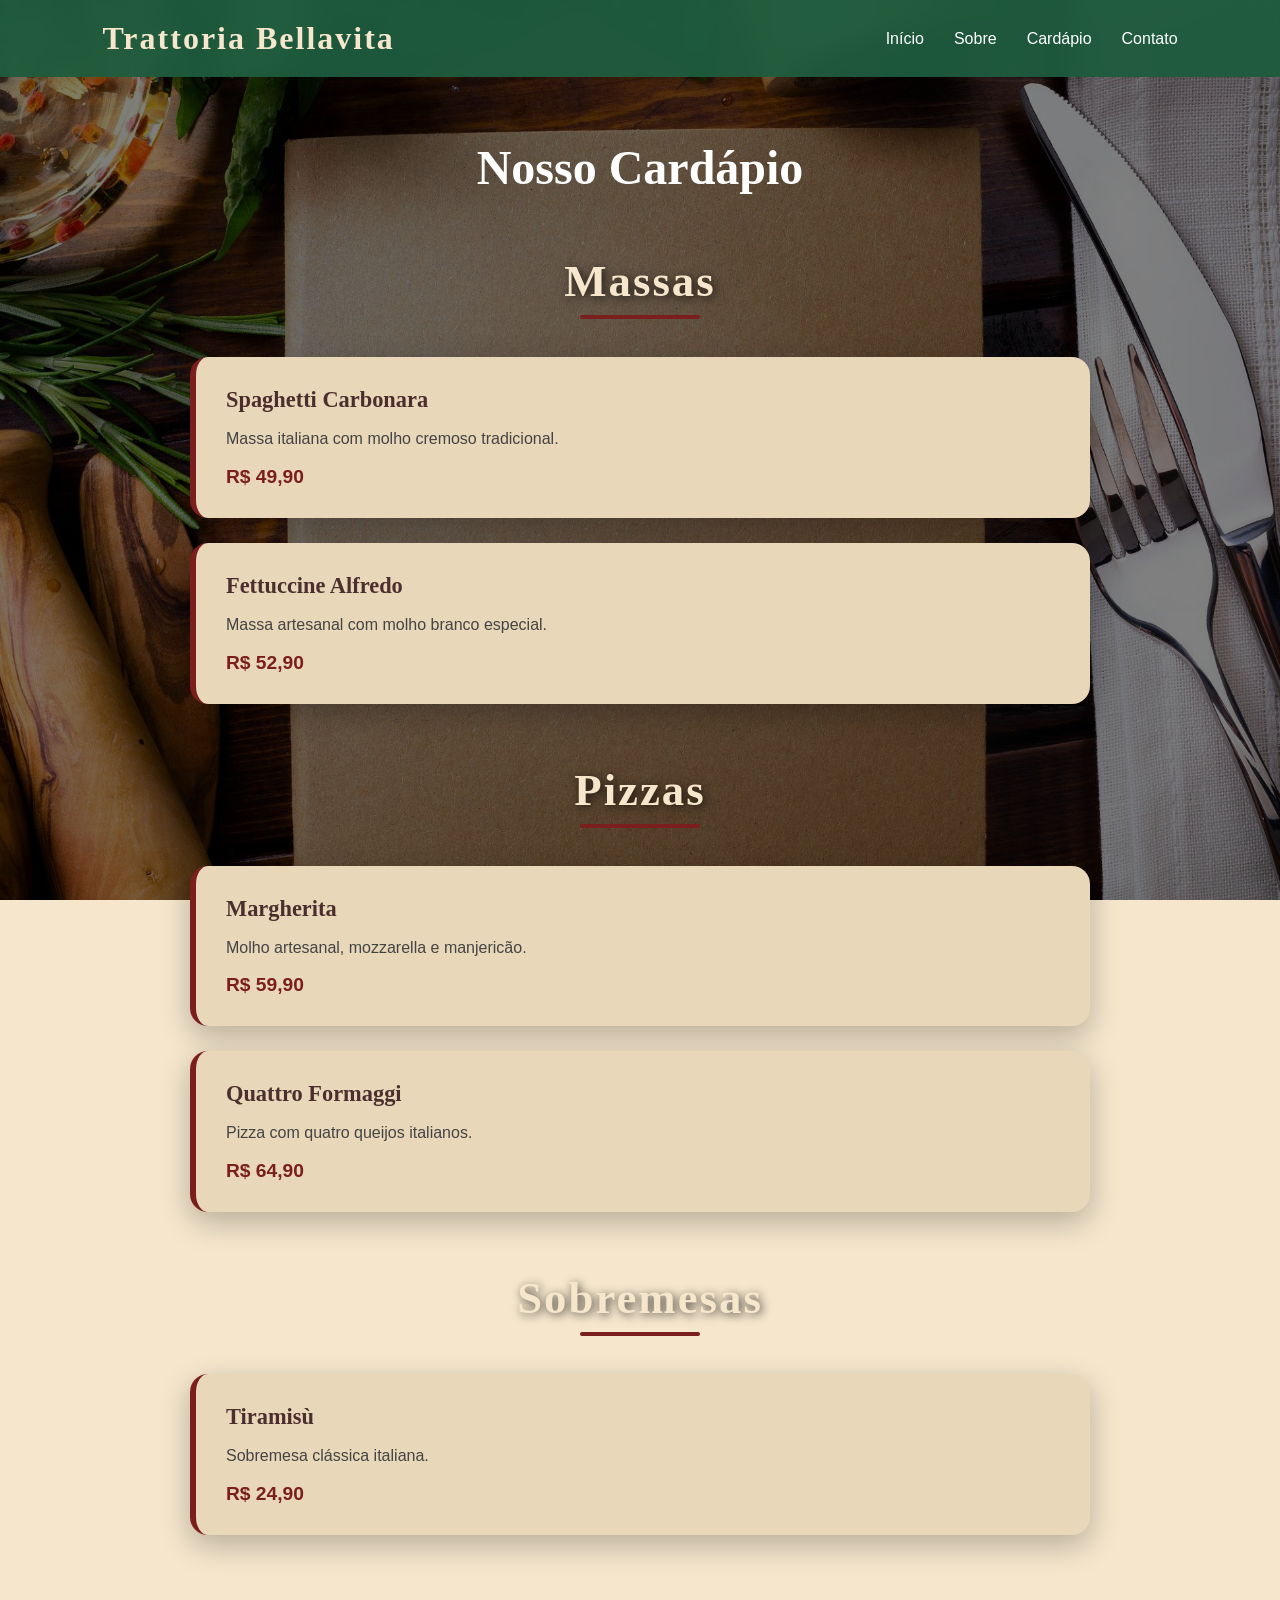
==== cardapio.html @ b290de03 "Primeiro commit" ====
<!DOCTYPE html>
<html lang="pt-br">
<head>
    <meta charset="UTF-8">
    <meta name="viewport" content="width=device-width, initial-scale=1.0">
    <title>Cardápio | Trattoria Bellavita</title>

    <link rel="stylesheet" href="css/style.css">
</head>
<body>

    <header>
        <nav class="navbar">
            <div class="logo">
                <h1>Trattoria Bellavita</h1>
            </div>

            <ul class="nav-links">
                <li><a href="index.html">Início</a></li>
                <li><a href="sobre.html">Sobre</a></li>
                <li><a href="cardapio.html">Cardápio</a></li>
                <li><a href="contato.html">Contato</a></li>
            </ul>
        </nav>
    </header>

    <main>

        <section class="cardapio">

            <div class="titulo-secao">
                <h2>Nosso Cardápio</h2>
            </div>

            <div class="categoria">
                <h3>Massas</h3>

                <div class="item-cardapio">
                    <h4>Spaghetti Carbonara</h4>
                    <p>Massa italiana com molho cremoso tradicional.</p>
                    <span>R$ 49,90</span>
                </div>

                <div class="item-cardapio">
                    <h4>Fettuccine Alfredo</h4>
                    <p>Massa artesanal com molho branco especial.</p>
                    <span>R$ 52,90</span>
                </div>
            </div>

            <div class="categoria">
                <h3>Pizzas</h3>

                <div class="item-cardapio">
                    <h4>Margherita</h4>
                    <p>Molho artesanal, mozzarella e manjericão.</p>
                    <span>R$ 59,90</span>
                </div>

                <div class="item-cardapio">
                    <h4>Quattro Formaggi</h4>
                    <p>Pizza com quatro queijos italianos.</p>
                    <span>R$ 64,90</span>
                </div>
            </div>

            <div class="categoria">
                <h3>Sobremesas</h3>

                <div class="item-cardapio">
                    <h4>Tiramisù</h4>
                    <p>Sobremesa clássica italiana.</p>
                    <span>R$ 24,90</span>
                </div>
            </div>

        </section>

    </main>

    <script src="js/script.js"></script>
</body>
</html>
---- css/style.css ----
/*Reset*/

*{
    margin: 0;
    padding: 0;
    box-sizing: border-box;
}

/*Variáveis*/

:root{
    --verde-italia: #1f5c3f;
    --vermelho-vinho: #7b1e1e;
    --creme: #f5e6cc;
    --bege: #e8d7b9;
    --marrom: #4b2e2e;
    --branco: #ffffff;
    --cinza: #333333;
}

/*Body*/

body{
    font-family: 'Poppins', sans-serif;
    background-color: var(--creme);
    color: var(--cinza);
    overflow-x: hidden;
}

/*Fontes*/

h1, h2, h3, h4{
    font-family: 'Cinzel', serif;
}

/*Header*/

header{
    width: 100%;
    background-color: rgba(31, 92, 63, 0.95);
    position: fixed;
    top: 0;
    left: 0;
    z-index: 1000;
    backdrop-filter: blur(10px);
}

.navbar{
    display: flex;
    justify-content: space-between;
    align-items: center;
    padding: 20px 8%;
}

.logo h1{
    color: var(--creme);
    font-size: 2rem;
    letter-spacing: 2px;
}

/*Links*/

.nav-links{
    display: flex;
    list-style: none;
    gap: 30px;
}

.nav-links a{
    text-decoration: none;
    color: var(--branco);
    font-size: 1rem;
    font-weight: 500;
    position: relative;
    transition: 0.3s ease;
}

.nav-links a::after{
    content: '';
    position: absolute;
    left: 0;
    bottom: -5px;
    width: 0%;
    height: 2px;
    background-color: var(--bege);
    transition: 0.3s ease;
}

.nav-links a:hover::after{
    width: 100%;
}

/*Menu Mobile*/

.menu-mobile{
    display: none;
    color: var(--branco);
    font-size: 1.8rem;
    cursor: pointer;
}

/*Hero*/
.hero{
    min-height: 100vh;

    background:
    linear-gradient(rgba(0,0,0,0.5), rgba(0,0,0,0.5)),
    url('./img/hero.jpg');

    background-size: cover;
    background-position: center;

    display: flex;
    align-items: center;
    justify-content: center;

    text-align: center;
    padding: 0 20px;
}

.hero-content{
    max-width: 800px;
    color: var(--branco);
}

.hero-content h2{
    font-size: 4rem;
    margin-bottom: 20px;
}

.hero-content p{
    font-size: 1.2rem;
    line-height: 1.8;
    margin-bottom: 40px;
}

/* BOTÕES */

.hero-buttons{
    display: flex;
    justify-content: center;
    gap: 20px;
    flex-wrap: wrap;
}

.btn{
    padding: 14px 32px;
    background-color: var(--vermelho-vinho);
    color: var(--branco);
    text-decoration: none;
    border-radius: 40px;
    font-weight: 600;
    transition: 0.3s ease;
    border: none;
    cursor: pointer;
}

.btn:hover{
    transform: translateY(-3px);
    background-color: #992424;
}

.btn-outline{
    background: transparent;
    border: 2px solid var(--branco);
}

.btn-outline:hover{
    background-color: var(--branco);
    color: var(--verde-italia);
}

/* DESTAQUES */

.destaques{
    padding: 100px 8%;
    background-color: var(--bege);
}

.titulo-secao{
    text-align: center;
    margin-bottom: 60px;
}

.titulo-secao h2{
    font-size: 3rem;
    color: var(--marrom);
}

/* CARDS */

.cards{
    display: grid;
    grid-template-columns: repeat(auto-fit, minmax(280px, 1fr));
    gap: 40px;
}

.card{
    background-color: var(--branco);
    border-radius: 20px;
    overflow: hidden;
    box-shadow: 0 10px 30px rgba(0,0,0,0.1);
    transition: 0.4s ease;
}

.card:hover{
    transform: translateY(-10px);
}

.card img{
    width: 100%;
    height: 250px;
    object-fit: cover;
}

.card h3{
    padding: 20px 20px 10px;
    color: var(--verde-italia);
}

.card p{
    padding: 0 20px 30px;
    line-height: 1.7;
}

/* SOBRE */

.sobre{
    min-height: 100vh;
    padding: 140px 8% 80px;

    display: flex;
    align-items: center;
    justify-content: center;
    gap: 60px;
    flex-wrap: wrap;
}

.sobre-texto{
    flex: 1;
    min-width: 300px;
}

.sobre-texto h2{
    font-size: 3rem;
    color: var(--vermelho-vinho);
    margin-bottom: 30px;
}

.sobre-texto p{
    font-size: 1.1rem;
    line-height: 2;
    margin-bottom: 20px;
}

.sobre-imagem{
    flex: 1;
    min-width: 300px;
}

.sobre-imagem img{
    width: 100%;
    border-radius: 20px;
    box-shadow: 0 10px 30px rgba(0,0,0,0.2);
}

/* CARDÁPIO */

.cardapio{
    min-height: 100vh;
    padding: 140px 8% 80px;
    background:
    linear-gradient(rgba(0,0,0,0.5), rgba(0,0,0,0.5)),
    url('./img/cardapio.jpg');

    background-position: center;
    background-size: cover;
    background-repeat: no-repeat;
    background-attachment: fixed;
}

.categoria{
    margin-bottom: 60px;
}

.cardapio h2 {
    color: var(--branco);
}

.categoria h3{
    font-size: 2.8rem;
    color: var(--creme);
    margin-bottom: 50px;
    text-align: center;
    text-shadow: 2px 2px 10px rgba(0,0,0,0.7);
    letter-spacing: 2px;
    position: relative;
}

.categoria h3::after{
    content: '';
    width: 120px;
    height: 4px;

    background-color: var(--vermelho-vinho);
    position: absolute;
    left: 50%;
    bottom: -12px;
    transform: translateX(-50%);
    border-radius: 10px;
}

.item-cardapio{
    width: 100%;
    max-width: 900px;
    margin: 0 auto 25px auto;
    background: var(--bege);
    backdrop-filter: blur(5px);
    padding: 30px;
    border-radius: 18px;
    display: flex;
    flex-direction: column;
    gap: 12px;
    box-shadow: 0 10px 30px rgba(0,0,0,0.25);
    transition: 0.35s ease;
    border-left: 6px solid var(--vermelho-vinho);
}

.item-cardapio:hover{
    transform: translateY(-5px) scale(1.01);

    box-shadow:
    0 15px 40px rgba(0,0,0,0.4);
}

.item-cardapio h4{
    color: var(--marrom);
    font-size: 1.4rem;
}

.item-cardapio p{
    line-height: 1.8;

    color: #444;
}

.item-cardapio span{
    color: var(--vermelho-vinho);
    font-weight: bold;
    font-size: 1.2rem;
}

/* CONTATO */

.contato{
    padding: 140px 8% 80px;
}

.formulario{
    max-width: 700px;
    margin: auto;

    display: flex;
    flex-direction: column;
    gap: 20px;
}

.formulario input,
.formulario textarea{
    padding: 18px;
    border-radius: 12px;
    border: 2px solid transparent;
    outline: none;
    font-size: 1rem;

    transition: 0.3s ease;
}

.formulario input:focus,
.formulario textarea:focus{
    border-color: var(--verde-italia);
}

.formulario textarea{
    resize: none;
    height: 180px;
}

.info-contato{
    margin-top: 50px;
    text-align: center;
}

.info-contato p{
    margin-bottom: 10px;
    font-size: 1.1rem;
}

/* FOOTER */

footer{
    background-color: var(--verde-italia);
    padding: 50px 8%;
    text-align: center;
    color: var(--branco);
}

.footer-content h3{
    font-size: 2rem;
    margin-bottom: 15px;
}

.social-icons{
    margin-top: 20px;

    display: flex;
    justify-content: center;
    gap: 20px;
}

.social-icons a{
    color: var(--branco);
    font-size: 1.5rem;
    transition: 0.3s ease;
}

.social-icons a:hover{
    color: var(--bege);
    transform: translateY(-3px);
}

/* ANIMAÇÕES */

@keyframes fadeUp{
    from{
        opacity: 0;
        transform: translateY(30px);
    }

    to{
        opacity: 1;
        transform: translateY(0);
    }
}

/* RESPONSIVIDADE */

@media(max-width: 900px){

    .hero-content h2{
        font-size: 3rem;
    }

    .nav-links{
        display: none;
    }

    .menu-mobile{
        display: block;
    }

    .sobre{
        flex-direction: column;
    }
}

@media(max-width: 600px){

    .hero-content h2{
        font-size: 2.2rem;
    }

    .hero-content p{
        font-size: 1rem;
    }

    .titulo-secao h2{
        font-size: 2.2rem;
    }

    .logo h1{
        font-size: 1.4rem;
    }
}
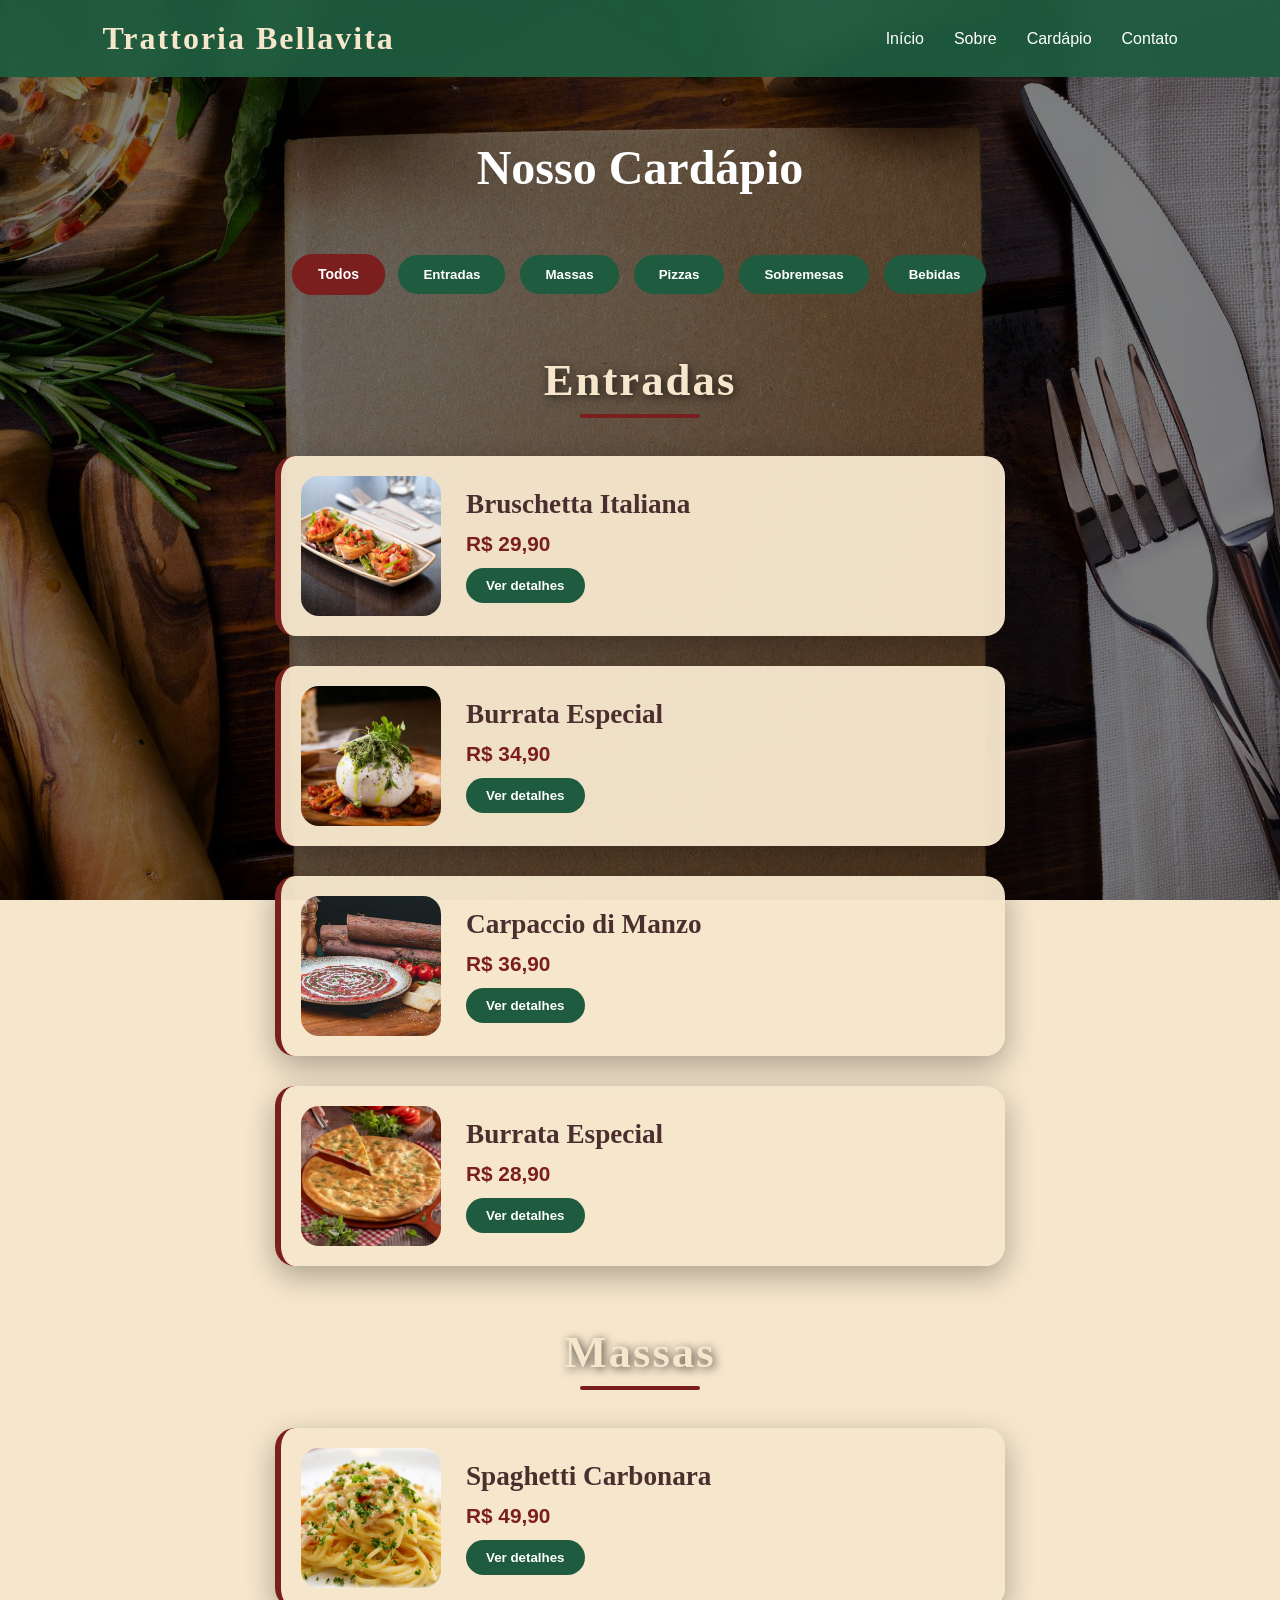
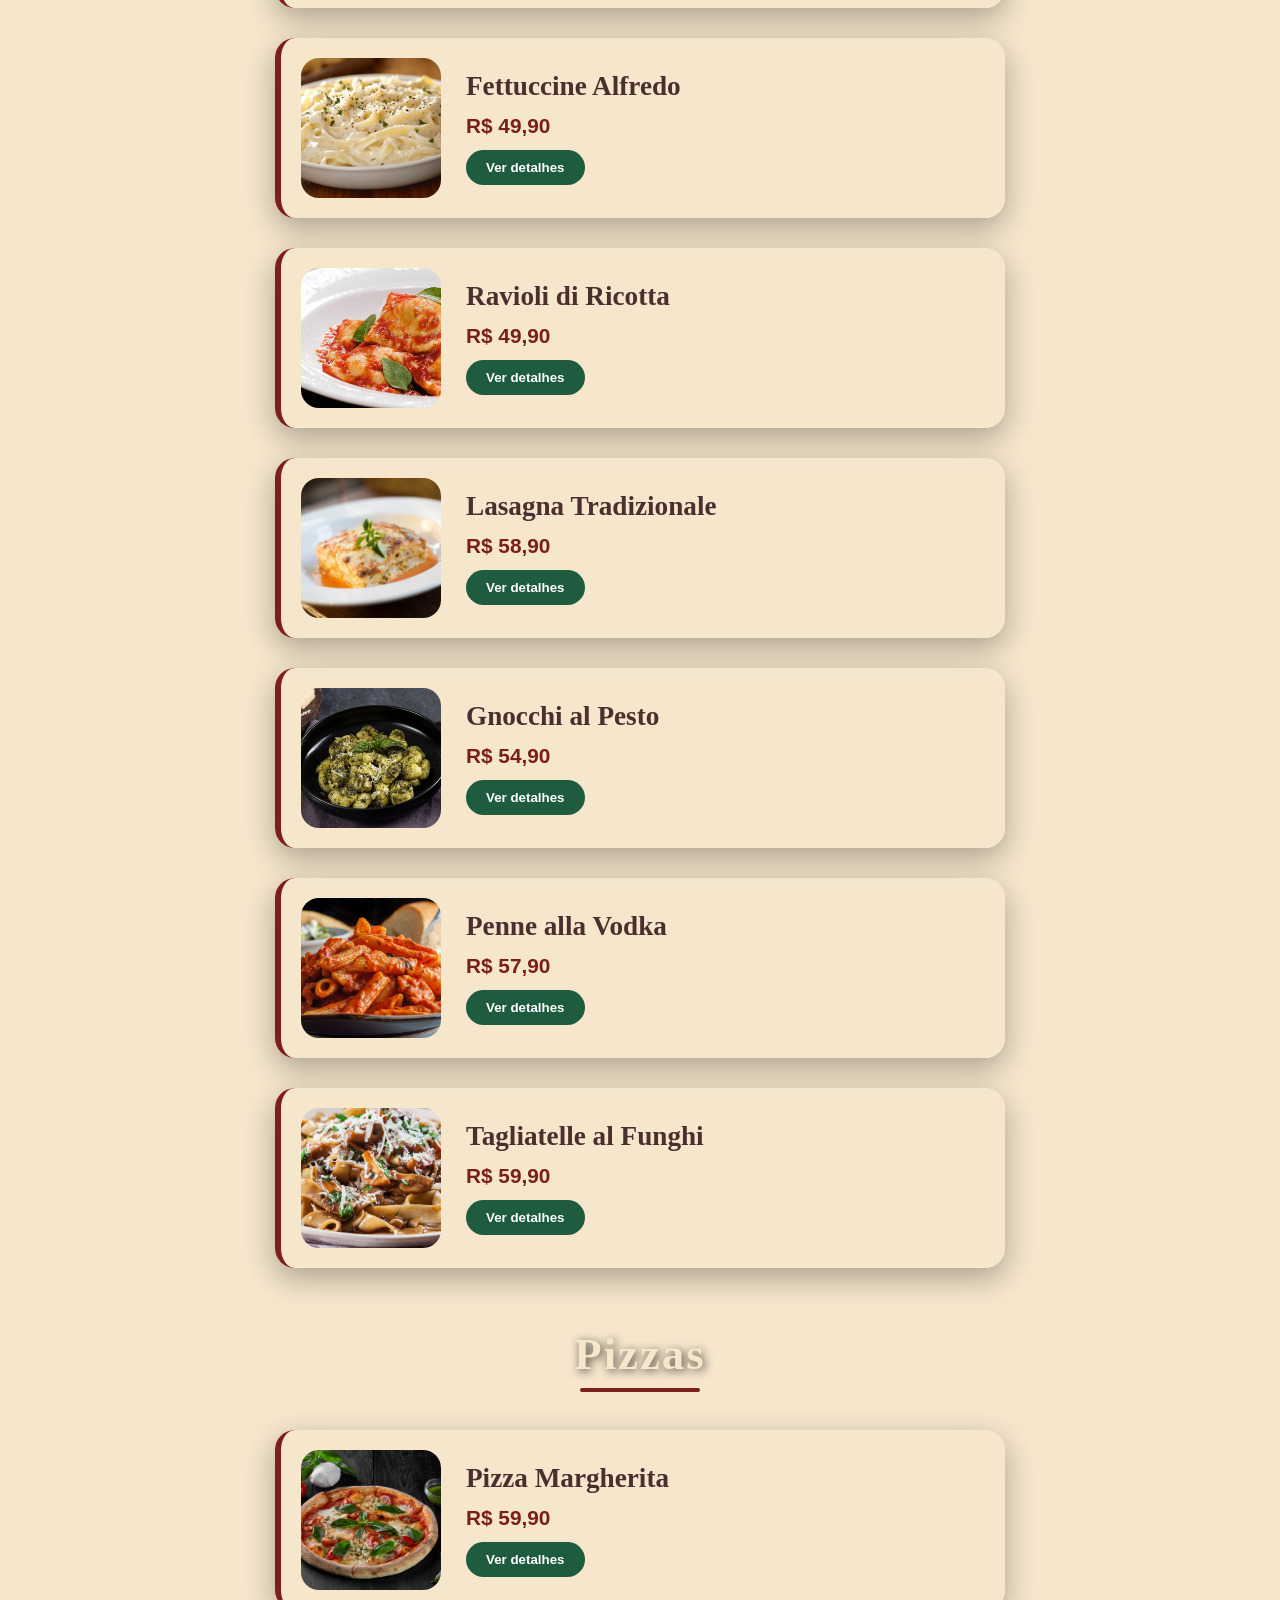
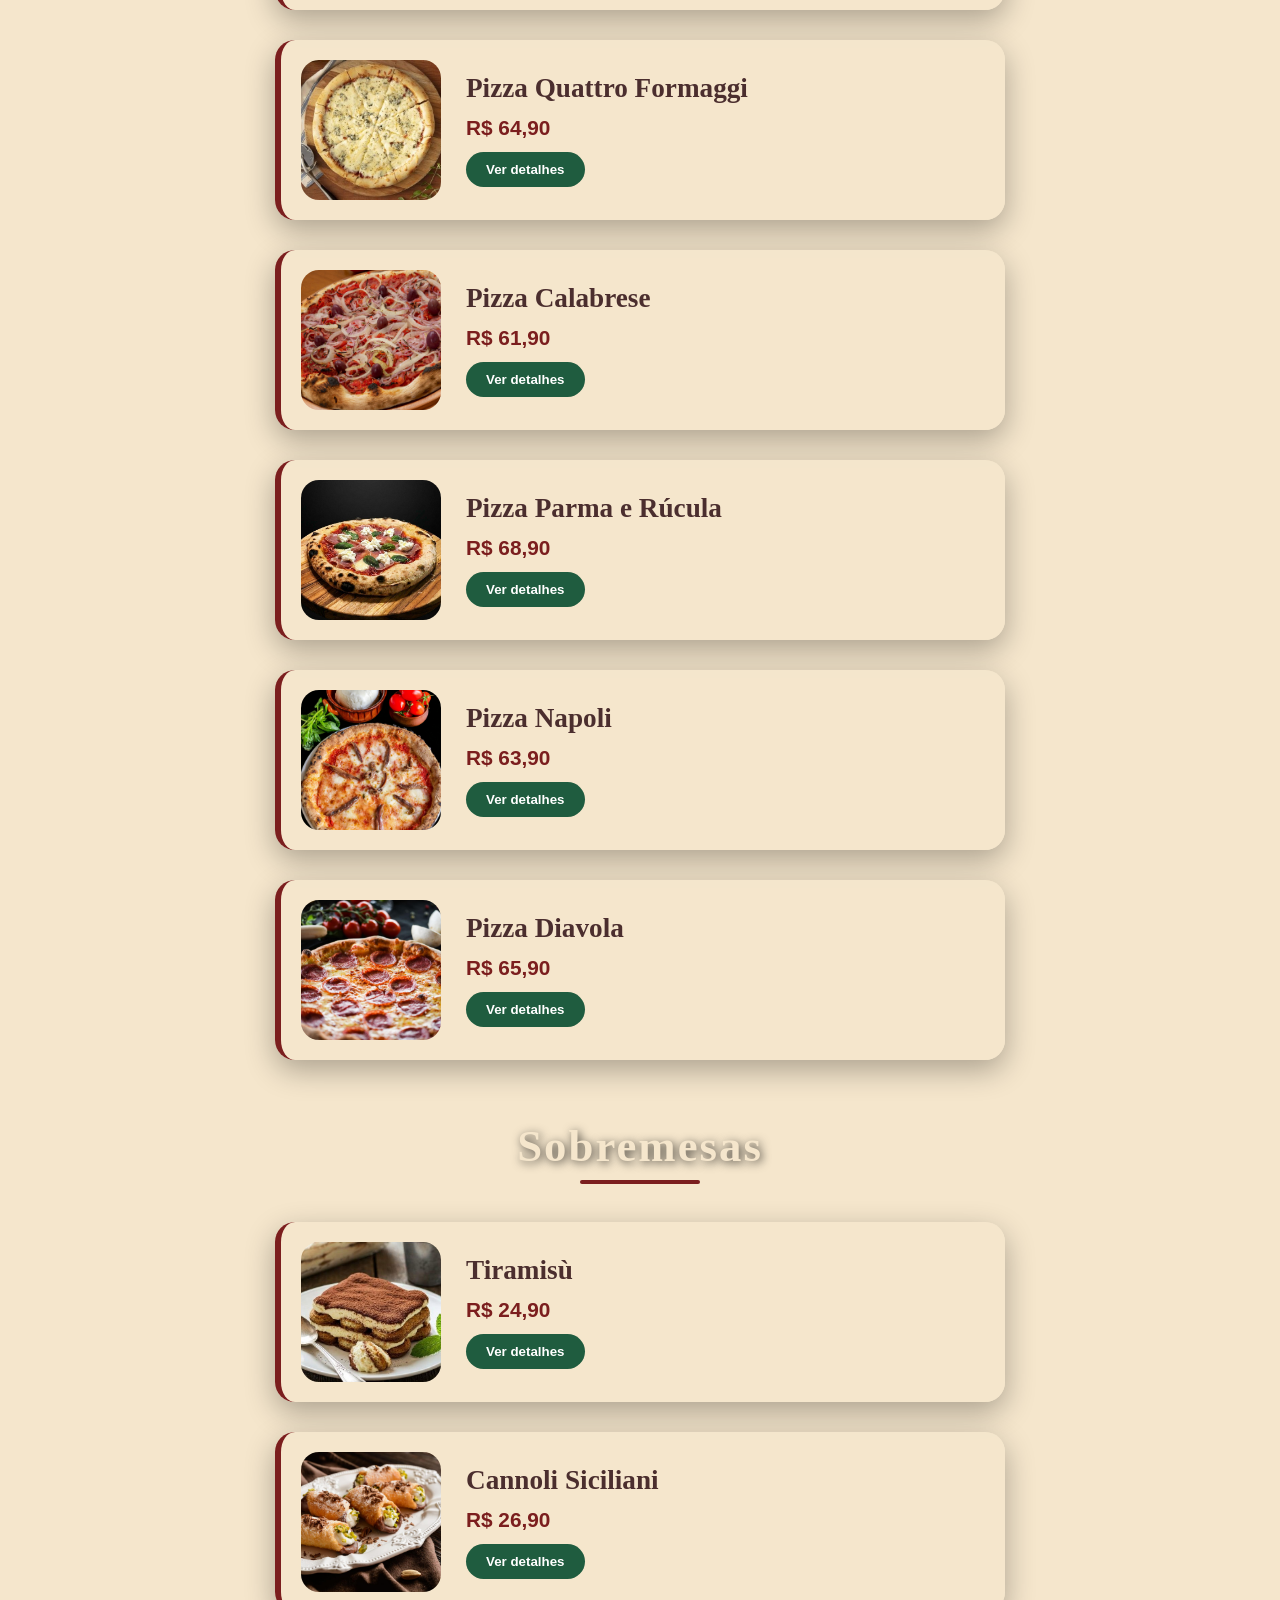
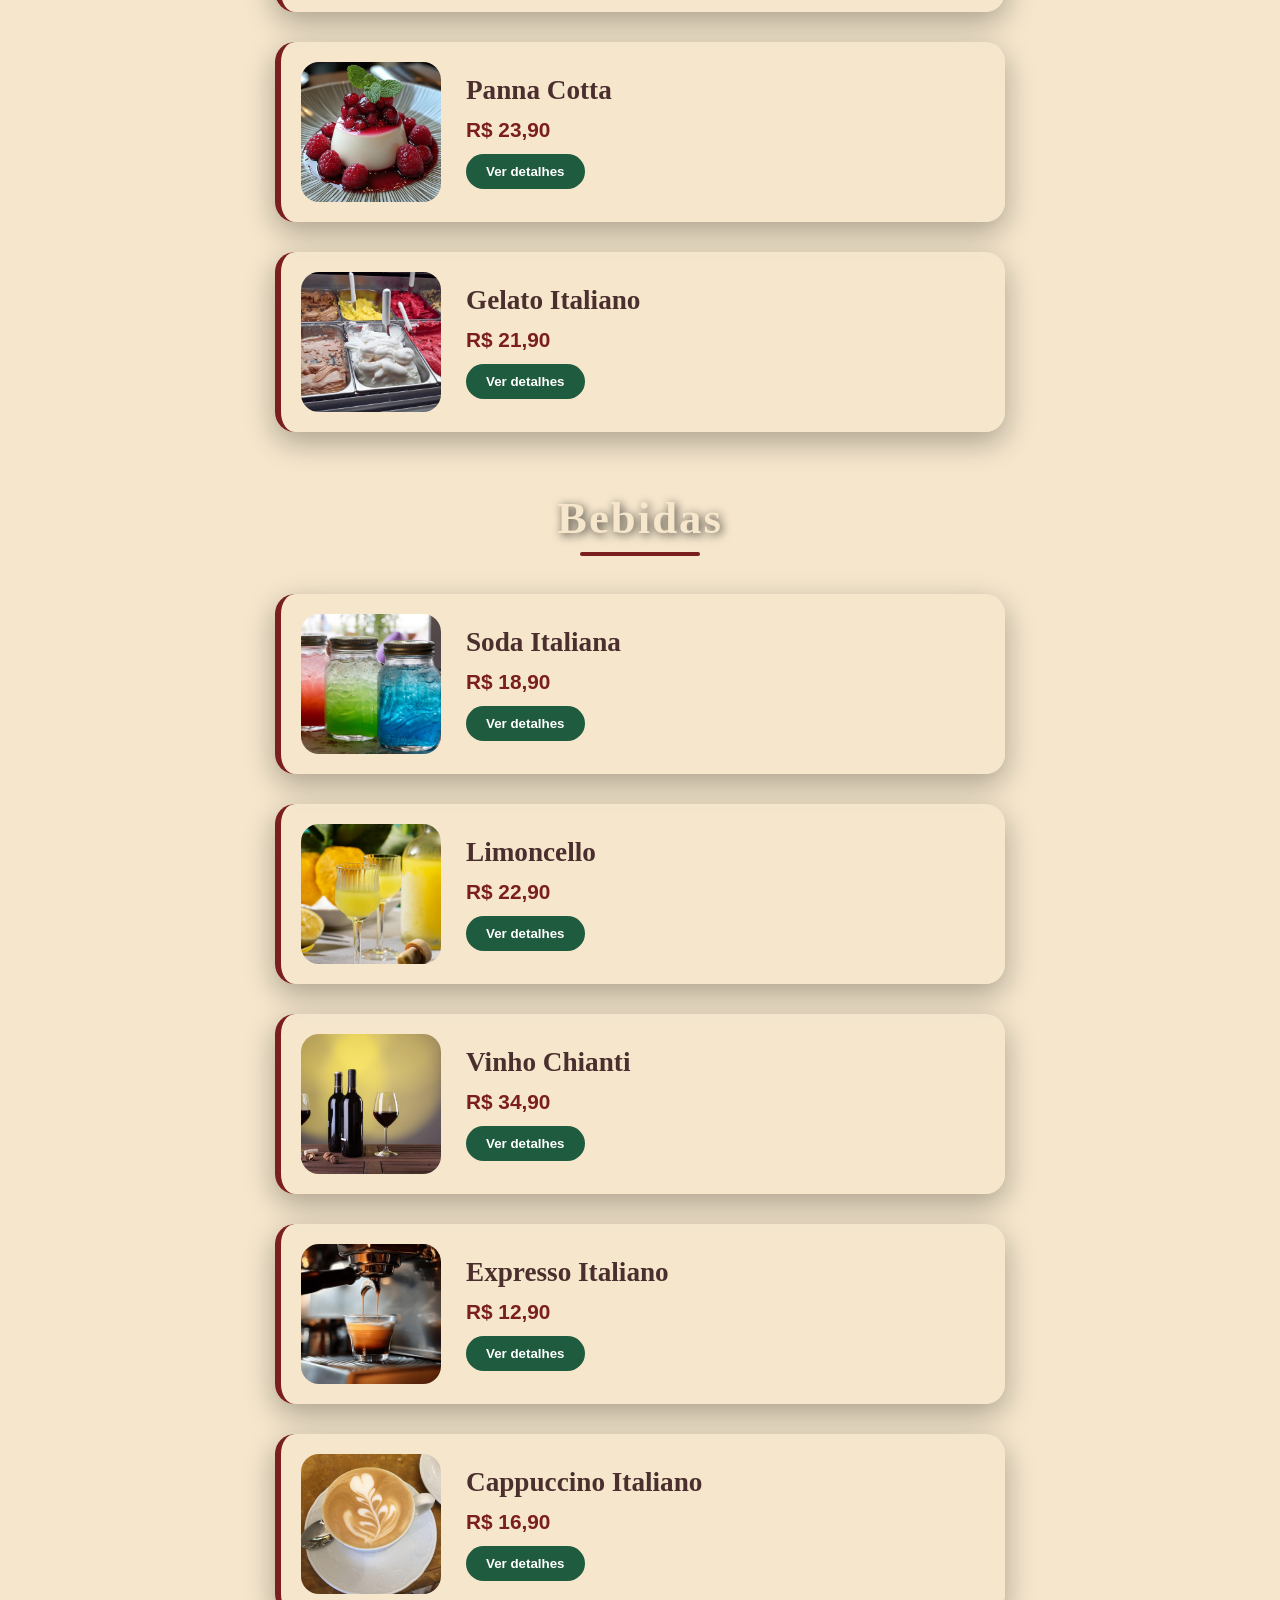
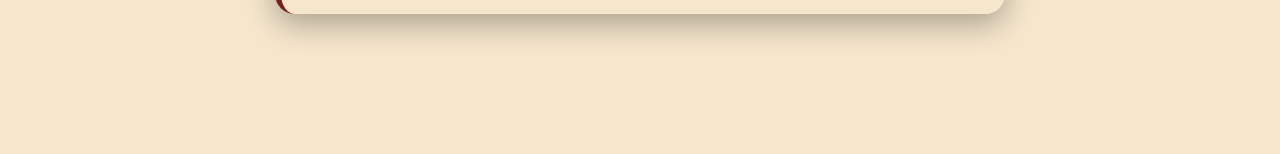
==== commit 1ebc84ca: "Finalizando projeto site Trattoria Belavita" ====
--- a/cardapio.html
+++ b/cardapio.html
@@ -5,9 +5,12 @@
     <meta name="viewport" content="width=device-width, initial-scale=1.0">
     <title>Cardápio | Trattoria Bellavita</title>
 
-    <link rel="stylesheet" href="css/style.css">
+    <link rel="stylesheet" href="./css/style.css">
 </head>
 <body>
+    <div class="loader">
+        <h1>Trattoria Bellavita</h1>
+    </div>
 
     <header>
         <nav class="navbar">
@@ -25,57 +28,577 @@
     </header>
 
     <main>
-
         <section class="cardapio">
-
             <div class="titulo-secao">
                 <h2>Nosso Cardápio</h2>
             </div>
 
-            <div class="categoria">
-                <h3>Massas</h3>
-
-                <div class="item-cardapio">
-                    <h4>Spaghetti Carbonara</h4>
-                    <p>Massa italiana com molho cremoso tradicional.</p>
-                    <span>R$ 49,90</span>
+            <div class="cardapio-container">
+
+                <div class="filtros-cardapio">
+                    <button class="filtro-btn ativo" data-filter="all">Todos</button>
+                
+                    <button class="filtro-btn" data-filter="entradas">Entradas</button>
+                
+                    <button class="filtro-btn" data-filter="massas">Massas</button>
+                
+                    <button class="filtro-btn" data-filter="pizzas">Pizzas</button>
+                
+                    <button class="filtro-btn" data-filter="sobremesas">Sobremesas</button>
+                
+                    <button class="filtro-btn" data-filter="bebidas">Bebidas</button>
                 </div>
 
-                <div class="item-cardapio">
-                    <h4>Fettuccine Alfredo</h4>
-                    <p>Massa artesanal com molho branco especial.</p>
-                    <span>R$ 52,90</span>
+                <div class="categoria entradas">
+                    <h3>Entradas</h3>
+
+                    <div class="item-cardapio">
+                        <div class="item-topo">
+                            <img src="./img/bruschetta.jpg" alt="Bruschetta Italiana">
+                            <div class="item-info">
+                                <h4>Bruschetta Italiana</h4>
+                                <span>R$ 29,90</span>
+                                <button class="btn-detalhes">
+                                    Ver detalhes
+                                </button>
+                            </div>
+                        </div>
+                    
+                        <div class="detalhes-prato">
+                            <p>
+                                6 fatias de pão italiano artesanal levemente tostadas,
+                                servidas com tomates frescos temperados,
+                                manjericão, alho e azeite extravirgem.
+                            </p>
+                        </div>
+                    </div>
+
+                    <div class="item-cardapio">
+                        <div class="item-topo">
+                            <img src="./img/burrata.jpg" alt="Burrata Especial">
+                            <div class="item-info">
+                                <h4>Burrata Especial</h4>
+                                <span>R$ 34,90</span>
+                                <button class="btn-detalhes">
+                                    Ver detalhes
+                                </button>
+                            </div>
+                        </div>
+                    
+                        <div class="detalhes-prato">
+                            <p>
+                                Burrata cremosa de 200g acompanhada de tomates cereja,
+                                rúcula fresca e molho pesto artesanal da casa.
+                            </p>
+                        </div>
+                    </div>
+
+                    <div class="item-cardapio">
+                        <div class="item-topo">
+                            <img src="./img/carpaccio.jpg" alt="Carpaccio di Manzo">
+                            <div class="item-info">
+                                <h4>Carpaccio di Manzo</h4>
+                                <span>R$ 36,90</span>
+                                <button class="btn-detalhes">
+                                    Ver detalhes
+                                </button>
+                            </div>
+                        </div>
+                    
+                        <div class="detalhes-prato">
+                            <p>
+                                Finas fatias de carne bovina temperadas com azeite,
+                                rúcula fresca, alcaparras e lascas de parmesão italiano.
+                            </p>
+                        </div>
+                    </div>
+
+                    <div class="item-cardapio">
+                        <div class="item-topo">
+                            <img src="./img/focaccia.jpg" alt="Focaccia Toscana">
+                            <div class="item-info">
+                                <h4>Burrata Especial</h4>
+                                <span>R$ 28,90</span>
+                                <button class="btn-detalhes">
+                                    Ver detalhes
+                                </button>
+                            </div>
+                        </div>
+                    
+                        <div class="detalhes-prato">
+                            <p>
+                                Pão italiano artesanal assado em forno especial,
+                                temperado com alecrim fresco,
+                                azeite extravirgem e flor de sal.
+                            </p>
+                        </div>
+                    </div>
+
                 </div>
-            </div>
-
-            <div class="categoria">
-                <h3>Pizzas</h3>
-
-                <div class="item-cardapio">
-                    <h4>Margherita</h4>
-                    <p>Molho artesanal, mozzarella e manjericão.</p>
-                    <span>R$ 59,90</span>
+
+                <div class="categoria massas">
+                    <h3>Massas</h3>
+
+                    <div class="item-cardapio">
+                        <div class="item-topo">
+                            <img src="./img/carbonara.jpg" alt="Carbonara">
+                            <div class="item-info">
+                                <h4>Spaghetti Carbonara</h4>
+                                <span>R$ 49,90</span>
+                                <button class="btn-detalhes">
+                                    Ver detalhes
+                                </button>
+                            </div>
+                        </div>
+                    
+                        <div class="detalhes-prato">
+                            <p>
+                                Aproximadamente 500g de spaghetti italiano servido
+                                com molho cremoso à base de gema,
+                                parmesão maturado e pancetta crocante.
+                            </p>
+                        </div>
+                    </div>
+
+                    <div class="item-cardapio">
+                        <div class="item-topo">
+                            <img src="./img/fettuccine.jpg" alt="Fettuccine Alfredo">
+                            <div class="item-info">
+                                <h4>Fettuccine Alfredo</h4>
+                                <span>R$ 49,90</span>
+                                <button class="btn-detalhes">
+                                    Ver detalhes
+                                </button>
+                            </div>
+                        </div>
+                    
+                        <div class="detalhes-prato">
+                            <p>
+                                Massa artesanal envolvida em molho cremoso de parmesão,
+                                manteiga italiana e leve toque de noz-moscada.
+                            </p>
+                        </div>
+                    </div>
+
+                    <div class="item-cardapio">
+                        <div class="item-topo">
+                            <img src="./img/ravioli.jpg" alt="Ravioli di Ricotta">
+                            <div class="item-info">
+                                <h4>Ravioli di Ricotta</h4>
+                                <span>R$ 49,90</span>
+                                <button class="btn-detalhes">
+                                    Ver detalhes
+                                </button>
+                            </div>
+                        </div>
+                    
+                        <div class="detalhes-prato">
+                            <p>
+                                12 raviolis artesanais recheados com ricotta fresca
+                                e ervas italianas, servidos ao molho pomodoro da casa.
+                            </p>
+                        </div>
+                    </div>
+
+                    <div class="item-cardapio">
+                        <div class="item-topo">
+                            <img src="./img/lasagna.jpg" alt="Lasagna Tradizionale">
+                            <div class="item-info">
+                                <h4>Lasagna Tradizionale</h4>
+                                <span>R$ 58,90</span>
+                                <button class="btn-detalhes">
+                                    Ver detalhes
+                                </button>
+                            </div>
+                        </div>
+                    
+                        <div class="detalhes-prato">
+                            <p>
+                                Generosa porção de lasanha preparada com massa fresca,
+                                molho bolonhesa artesanal,
+                                bechamel cremosa e queijo gratinado.
+                            </p>
+                        </div>
+                    </div>
+
+                    <div class="item-cardapio">
+                        <div class="item-topo">
+                            <img src="./img/gnocchi.jpg" alt="Gnocchi al Pesto">
+                            <div class="item-info">
+                                <h4>Gnocchi al Pesto</h4>
+                                <span>R$ 54,90</span>
+                                <button class="btn-detalhes">
+                                    Ver detalhes
+                                </button>
+                            </div>
+                        </div>
+                    
+                        <div class="detalhes-prato">
+                            <p>
+                                Nhoque artesanal de batata servido com molho pesto fresco,
+                                manjericão italiano e parmesão ralado na hora.
+                            </p>
+                        </div>
+                    </div>
+
+                    <div class="item-cardapio">
+                        <div class="item-topo">
+                            <img src="./img/penne.jpg" alt="Penne alla Vodka">
+                            <div class="item-info">
+                                <h4>Penne alla Vodka</h4>
+                                <span>R$ 57,90</span>
+                                <button class="btn-detalhes">
+                                    Ver detalhes
+                                </button>
+                            </div>
+                        </div>
+                    
+                        <div class="detalhes-prato">
+                            <p>
+                                Massa penne italiana envolvida em molho cremoso de tomate,
+                                ervas frescas e delicado toque de vodka.
+                            </p>
+                        </div>
+                    </div>
+
+                    <div class="item-cardapio">
+                        <div class="item-topo">
+                            <img src="./img/tagliatelle.jpg" alt="Tagliatelle al Funghi">
+                            <div class="item-info">
+                                <h4>Tagliatelle al Funghi</h4>
+                                <span>R$ 59,90</span>
+                                <button class="btn-detalhes">
+                                    Ver detalhes
+                                </button>
+                            </div>
+                        </div>
+                    
+                        <div class="detalhes-prato">
+                            <p>
+                                Massa fresca servida com mix de cogumelos salteados,
+                                creme leve e parmesão italiano maturado.
+                            </p>
+                        </div>
+                    </div>
                 </div>
 
-                <div class="item-cardapio">
-                    <h4>Quattro Formaggi</h4>
-                    <p>Pizza com quatro queijos italianos.</p>
-                    <span>R$ 64,90</span>
+                <div class="categoria pizzas">
+                    <h3>Pizzas</h3>
+
+                    <div class="item-cardapio">
+                        <div class="item-topo">
+                            <img src="./img/pizza_margherita.jpg" alt="Pizza Margherita">
+                            <div class="item-info">
+                                <h4>Pizza Margherita</h4>
+                                <span>R$ 59,90</span>
+                                <button class="btn-detalhes">
+                                    Ver detalhes
+                                </button>
+                            </div>
+                        </div>
+                    
+                        <div class="detalhes-prato">
+                            <p>
+                                Pizza grande de fermentação natural preparada com
+                                molho artesanal de tomate,
+                                mozzarella fresca e folhas de manjericão.
+                            </p>
+                        </div>
+                    </div>
+
+                    <div class="item-cardapio">
+                        <div class="item-topo">
+                            <img src="./img/pizza_quattro_formaggi.jpg" alt="Pizza Quattro Formaggi">
+                            <div class="item-info">
+                                <h4>Pizza Quattro Formaggi</h4>
+                                <span>R$ 64,90</span>
+                                <button class="btn-detalhes">
+                                    Ver detalhes
+                                </button>
+                            </div>
+                        </div>
+                    
+                        <div class="detalhes-prato">
+                            <p>
+                                Pizza italiana coberta com mozzarella,
+                                gorgonzola, parmesão e provolone selecionados.
+                            </p>
+                        </div>
+                    </div>
+
+                    <div class="item-cardapio">
+                        <div class="item-topo">
+                            <img src="./img/pizza_calabrese.jpg" alt="Pizza Calabrese">
+                            <div class="item-info">
+                                <h4>Pizza Calabrese</h4>
+                                <span>R$ 61,90</span>
+                                <button class="btn-detalhes">
+                                    Ver detalhes
+                                </button>
+                            </div>
+                        </div>
+                    
+                        <div class="detalhes-prato">
+                            <p>
+                                Pizza artesanal preparada com linguiça calabresa especial,
+                                cebola roxa caramelizada e azeitonas pretas.
+                            </p>
+                        </div>
+                    </div>
+
+                    <div class="item-cardapio">
+                        <div class="item-topo">
+                            <img src="./img/pizza_parma_rucula.jpg" alt="Pizza Parma e Rúcula">
+                            <div class="item-info">
+                                <h4>Pizza Parma e Rúcula</h4>
+                                <span>R$ 68,90</span>
+                                <button class="btn-detalhes">
+                                    Ver detalhes
+                                </button>
+                            </div>
+                        </div>
+                    
+                        <div class="detalhes-prato">
+                            <p>
+                                Pizza grande de massa leve e fermentação natural,
+                                finalizada com presunto parma,
+                                rúcula fresca e parmesão em lascas.
+                            </p>
+                        </div>
+                    </div>
+
+                    <div class="item-cardapio">
+                        <div class="item-topo">
+                            <img src="./img/pizza_napoli.jpg" alt="Pizza Napoli">
+                            <div class="item-info">
+                                <h4>Pizza Napoli</h4>
+                                <span>R$ 63,90</span>
+                                <button class="btn-detalhes">
+                                    Ver detalhes
+                                </button>
+                            </div>
+                        </div>
+                    
+                        <div class="detalhes-prato">
+                            <p>
+                                Tradicional pizza italiana preparada com molho artesanal,
+                                mozzarella, anchovas selecionadas e manjericão fresco.
+                            </p>
+                        </div>
+                    </div>
+
+                    <div class="item-cardapio">
+                        <div class="item-topo">
+                            <img src="./img/piazza_diavola.jpg" alt="Pizza Diavola">
+                            <div class="item-info">
+                                <h4>Pizza Diavola</h4>
+                                <span>R$ 65,90</span>
+                                <button class="btn-detalhes">
+                                    Ver detalhes
+                                </button>
+                            </div>
+                        </div>
+                    
+                        <div class="detalhes-prato">
+                            <p>
+                                Pizza levemente apimentada preparada com salame italiano,
+                                pimenta calabresa e mozzarella especial da casa.
+                            </p>
+                        </div>
+                    </div>
+
                 </div>
-            </div>
-
-            <div class="categoria">
-                <h3>Sobremesas</h3>
-
-                <div class="item-cardapio">
-                    <h4>Tiramisù</h4>
-                    <p>Sobremesa clássica italiana.</p>
-                    <span>R$ 24,90</span>
+
+                <div class="categoria sobremesas">
+                    <h3>Sobremesas</h3>
+
+                    <div class="item-cardapio">
+                        <div class="item-topo">
+                            <img src="./img/tiramisu.jpg" alt="Tiramisù">
+                            <div class="item-info">
+                                <h4>Tiramisù</h4>
+                                <span>R$ 24,90</span>
+                                <button class="btn-detalhes">
+                                    Ver detalhes
+                                </button>
+                            </div>
+                        </div>
+                        
+                        <div class="detalhes-prato">
+                            <p>
+                                Clássica sobremesa italiana preparada com camadas
+                                de biscoito champagne embebido em café,
+                                creme mascarpone e cacau polvilhado.
+                            </p>
+                        </div>
+                    </div>
+
+                    <div class="item-cardapio">
+                        <div class="item-topo">
+                            <img src="./img/cannoli.jpg" alt="Cannoli Siciliani">
+                            <div class="item-info">
+                                <h4>Cannoli Siciliani</h4>
+                                <span>R$ 26,90</span>
+                                <button class="btn-detalhes">
+                                    Ver detalhes
+                                </button>
+                            </div>
+                        </div>
+                    
+                        <div class="detalhes-prato">
+                            <p>
+                                2 cannolis artesanais recheados com creme doce de ricotta,
+                                finalizados com raspas de chocolate meio amargo.
+                            </p>
+                        </div>
+                    </div>
+
+                    <div class="item-cardapio">
+                        <div class="item-topo">
+                            <img src="./img/panna_cotta.jpg" alt="Cannoli Siciliani">
+                            <div class="item-info">
+                                <h4>Panna Cotta</h4>
+                                <span>R$ 23,90</span>
+                                <button class="btn-detalhes">
+                                    Ver detalhes
+                                </button>
+                            </div>
+                        </div>
+                    
+                        <div class="detalhes-prato">
+                            <p>
+                                Sobremesa italiana cremosa e delicada,
+                                servida com calda artesanal de frutas vermelhas.
+                            </p>
+                        </div>
+                    </div>
+
+                    <div class="item-cardapio">
+                        <div class="item-topo">
+                            <img src="./img/gelato.jpg" alt="Gelato Italiano">
+                            <div class="item-info">
+                                <h4>Gelato Italiano</h4>
+                                <span>R$ 21,90</span>
+                                <button class="btn-detalhes">
+                                    Ver detalhes
+                                </button>
+                            </div>
+                        </div>
+                    
+                        <div class="detalhes-prato">
+                            <p>
+                                Sorvete artesanal italiano disponível nos sabores
+                                pistache, chocolate, morango, limão siciliano e baunilha.
+                            </p>
+                        </div>
+                    </div>
                 </div>
-            </div>
+
+                <div class="categoria bebidas">
+                    <h3>Bebidas</h3>
+
+                    <div class="item-cardapio">
+                        <div class="item-topo">
+                            <img src="./img/soda.jpg" alt="Soda Italiana">
+                            <div class="item-info">
+                                <h4>Soda Italiana</h4>
+                                <span>R$ 18,90</span>
+                                <button class="btn-detalhes">
+                                    Ver detalhes
+                                </button>
+                            </div>
+                        </div>
+                    
+                        <div class="detalhes-prato">
+                            <p>
+                                Refil de 500ml de bebida gaseificada italiana
+                                nos sabores frutas vermelhas ou limão siciliano.
+                            </p>
+                        </div>
+                    </div>
+
+                    <div class="item-cardapio">
+                        <div class="item-topo">
+                            <img src="./img/limoncello.jpg" alt="Limoncello">
+                            <div class="item-info">
+                                <h4>Limoncello</h4>
+                                <span>R$ 22,90</span>
+                                <button class="btn-detalhes">
+                                    Ver detalhes
+                                </button>
+                            </div>
+                        </div>
+                    
+                        <div class="detalhes-prato">
+                            <p>
+                                Licor italiano tradicional produzido com limão siciliano,
+                                servido gelado.
+                            </p>
+                        </div>
+                    </div>
+
+                    <div class="item-cardapio">
+                        <div class="item-topo">
+                            <img src="./img/vinho.jpg" alt="Limoncello">
+                            <div class="item-info">
+                                <h4>Vinho Chianti</h4>
+                                <span>R$ 34,90</span>
+                                <button class="btn-detalhes">
+                                    Ver detalhes
+                                </button>
+                            </div>
+                        </div>
+                    
+                        <div class="detalhes-prato">
+                            <p>
+                                Vinho tinto clássico da Toscana,
+                                com aroma intenso e notas frutadas marcantes.
+                            </p>
+                        </div>
+                    </div>
+
+                    <div class="item-cardapio">
+                        <div class="item-topo">
+                            <img src="./img/cafe.jpg" alt="Expresso Italiano">
+                            <div class="item-info">
+                                <h4>Expresso Italiano</h4>
+                                <span>R$ 12,90</span>
+                                <button class="btn-detalhes">
+                                    Ver detalhes
+                                </button>
+                            </div>
+                        </div>
+                    
+                        <div class="detalhes-prato">
+                            <p>
+                                Café espresso intenso preparado no tradicional estilo italiano,
+                                servido em dose de 60ml.
+                            </p>
+                        </div>
+                    </div>
+
+                    <div class="item-cardapio">
+                        <div class="item-topo">
+                            <img src="./img/cappuccino.jpg" alt="Cappuccino Italiano">
+                            <div class="item-info">
+                                <h4>Cappuccino Italiano</h4>
+                                <span>R$ 16,90</span>
+                                <button class="btn-detalhes">
+                                    Ver detalhes
+                                </button>
+                            </div>
+                        </div>
+                    
+                        <div class="detalhes-prato">
+                            <p>
+                                Café espresso encorpado com leite vaporizado
+                                e espuma cremosa ao estilo tradicional italiano.
+                            </p>
+                        </div>
+                    </div>
+                </div>
 
         </section>
-
     </main>
 
     <script src="js/script.js"></script>
--- a/css/style.css
+++ b/css/style.css
@@ -1,14 +1,14 @@
-/*Reset*/
-
-*{
+/*==================================================
+=                   RESET / BASE                   =
+==================================================*/
+
+* {
     margin: 0;
     padding: 0;
     box-sizing: border-box;
 }
 
-/*Variáveis*/
-
-:root{
+:root {
     --verde-italia: #1f5c3f;
     --vermelho-vinho: #7b1e1e;
     --creme: #f5e6cc;
@@ -18,24 +18,25 @@
     --cinza: #333333;
 }
 
-/*Body*/
-
-body{
+body {
     font-family: 'Poppins', sans-serif;
     background-color: var(--creme);
     color: var(--cinza);
     overflow-x: hidden;
 }
 
-/*Fontes*/
-
-h1, h2, h3, h4{
+h1,
+h2,
+h3,
+h4 {
     font-family: 'Cinzel', serif;
 }
 
-/*Header*/
-
-header{
+/*==================================================
+=                     HEADER                       =
+==================================================*/
+
+header {
     width: 100%;
     background-color: rgba(31, 92, 63, 0.95);
     position: fixed;
@@ -43,30 +44,38 @@
     left: 0;
     z-index: 1000;
     backdrop-filter: blur(10px);
-}
-
-.navbar{
+    transition: 0.3s ease;
+}
+
+header.scroll {
+    background-color: rgba(17, 17, 17, 0.95);
+    box-shadow: 0 5px 20px rgba(0, 0, 0, 0.3);
+}
+
+.navbar {
     display: flex;
     justify-content: space-between;
     align-items: center;
     padding: 20px 8%;
 }
 
-.logo h1{
+.logo h1 {
     color: var(--creme);
     font-size: 2rem;
     letter-spacing: 2px;
 }
 
-/*Links*/
-
-.nav-links{
+/*==================================================
+=                    NAVEGAÇÃO                     =
+==================================================*/
+
+.nav-links {
     display: flex;
     list-style: none;
     gap: 30px;
 }
 
-.nav-links a{
+.nav-links a {
     text-decoration: none;
     color: var(--branco);
     font-size: 1rem;
@@ -75,7 +84,7 @@
     transition: 0.3s ease;
 }
 
-.nav-links a::after{
+.nav-links a::after {
     content: '';
     position: absolute;
     left: 0;
@@ -86,26 +95,40 @@
     transition: 0.3s ease;
 }
 
-.nav-links a:hover::after{
+.nav-links a:hover::after {
     width: 100%;
 }
 
-/*Menu Mobile*/
-
-.menu-mobile{
+/*==================================================
+=                MENU HAMBÚRGUER                  =
+==================================================*/
+
+.menu-toggle {
     display: none;
-    color: var(--branco);
-    font-size: 1.8rem;
+    flex-direction: column;
+    gap: 6px;
     cursor: pointer;
-}
-
-/*Hero*/
-.hero{
+    z-index: 1001;
+}
+
+.menu-toggle span {
+    width: 30px;
+    height: 3px;
+    background-color: white;
+    border-radius: 10px;
+    transition: 0.3s ease;
+}
+
+/*==================================================
+=                     HERO                         =
+==================================================*/
+
+.hero {
     min-height: 100vh;
 
     background:
-    linear-gradient(rgba(0,0,0,0.5), rgba(0,0,0,0.5)),
-    url('./img/hero.jpg');
+        linear-gradient(rgba(0, 0, 0, 0.5), rgba(0, 0, 0, 0.5)),
+        url('../img/hero.jpg');
 
     background-size: cover;
     background-position: center;
@@ -118,32 +141,88 @@
     padding: 0 20px;
 }
 
-.hero-content{
-    max-width: 800px;
-    color: var(--branco);
-}
-
-.hero-content h2{
+.hero-content {
+    background: rgba(0, 0, 0, 0.35);
+    backdrop-filter: blur(10px);
+    padding: 50px;
+    border-radius: 25px;
+    color: white;
+}
+
+.hero-content h2 {
     font-size: 4rem;
     margin-bottom: 20px;
 }
 
-.hero-content p{
+.hero-content p {
     font-size: 1.2rem;
     line-height: 1.8;
     margin-bottom: 40px;
 }
 
-/* BOTÕES */
-
-.hero-buttons{
+/*==================================================
+=                SOBRE HOME (INDEX)                =
+==================================================*/
+
+.home-sobre {
+    padding: 100px 8%;
+
+    display: flex;
+    align-items: center;
+    justify-content: center;
+    gap: 60px;
+
+    background-color: var(--marrom);
+}
+
+.home-sobre-img {
+    flex: 1;
+}
+
+.home-sobre-img img {
+    width: 100%;
+    max-width: 550px;
+
+    border-radius: 25px;
+
+    display: block;
+
+    object-fit: cover;
+
+    box-shadow: 0 10px 30px rgba(0, 0, 0, 0.2);
+}
+
+.home-sobre-texto {
+    flex: 1;
+}
+
+.home-sobre-texto h2 {
+    font-size: 3rem;
+    color: var(--creme);
+
+    margin-bottom: 25px;
+}
+
+.home-sobre-texto p {
+    font-size: 1.1rem;
+    line-height: 2;
+    color: white;
+
+    margin-bottom: 30px;
+}
+
+/*==================================================
+=                     BOTÕES                       =
+==================================================*/
+
+.hero-buttons {
     display: flex;
     justify-content: center;
     gap: 20px;
     flex-wrap: wrap;
 }
 
-.btn{
+.btn {
     padding: 14px 32px;
     background-color: var(--vermelho-vinho);
     color: var(--branco);
@@ -155,330 +234,702 @@
     cursor: pointer;
 }
 
-.btn:hover{
+.btn:hover {
     transform: translateY(-3px);
     background-color: #992424;
 }
 
-.btn-outline{
+.btn-outline {
     background: transparent;
     border: 2px solid var(--branco);
 }
 
-.btn-outline:hover{
+.btn-outline:hover {
     background-color: var(--branco);
     color: var(--verde-italia);
 }
 
-/* DESTAQUES */
-
-.destaques{
+/*==================================================
+=                  TÍTULOS GERAIS                  =
+==================================================*/
+
+.titulo-secao {
+    text-align: center;
+    margin-bottom: 60px;
+}
+
+.titulo-secao h2 {
+    font-size: 3rem;
+    color: var(--marrom);
+}
+
+/*==================================================
+=                    DESTAQUES                     =
+==================================================*/
+
+.destaques {
     padding: 100px 8%;
     background-color: var(--bege);
 }
 
-.titulo-secao{
-    text-align: center;
-    margin-bottom: 60px;
-}
-
-.titulo-secao h2{
-    font-size: 3rem;
-    color: var(--marrom);
-}
-
-/* CARDS */
-
-.cards{
+.cards {
     display: grid;
     grid-template-columns: repeat(auto-fit, minmax(280px, 1fr));
     gap: 40px;
 }
 
-.card{
+.card {
     background-color: var(--branco);
     border-radius: 20px;
     overflow: hidden;
-    box-shadow: 0 10px 30px rgba(0,0,0,0.1);
-    transition: 0.4s ease;
-}
-
-.card:hover{
+    box-shadow: 0 10px 30px rgba(0, 0, 0, 0.1);
+    transition: transform 0.4s ease;
+}
+
+.card:hover {
     transform: translateY(-10px);
 }
 
-.card img{
+.card img {
     width: 100%;
     height: 250px;
     object-fit: cover;
 }
 
-.card h3{
+.card h3 {
     padding: 20px 20px 10px;
     color: var(--verde-italia);
 }
 
-.card p{
+.card p {
     padding: 0 20px 30px;
     line-height: 1.7;
 }
 
-/* SOBRE */
-
-.sobre{
+/*==================================================
+=                    SOBRE.HTML                    =
+==================================================*/
+
+.sobre {
     min-height: 100vh;
     padding: 140px 8% 80px;
 
-    display: flex;
-    align-items: center;
-    justify-content: center;
-    gap: 60px;
-    flex-wrap: wrap;
-}
-
-.sobre-texto{
-    flex: 1;
-    min-width: 300px;
-}
-
-.sobre-texto h2{
-    font-size: 3rem;
-    color: var(--vermelho-vinho);
-    margin-bottom: 30px;
-}
-
-.sobre-texto p{
-    font-size: 1.1rem;
-    line-height: 2;
-    margin-bottom: 20px;
-}
-
-.sobre-imagem{
-    flex: 1;
-    min-width: 300px;
-}
-
-.sobre-imagem img{
-    width: 100%;
-    border-radius: 20px;
-    box-shadow: 0 10px 30px rgba(0,0,0,0.2);
-}
-
-/* CARDÁPIO */
-
-.cardapio{
-    min-height: 100vh;
-    padding: 140px 8% 80px;
     background:
-    linear-gradient(rgba(0,0,0,0.5), rgba(0,0,0,0.5)),
-    url('./img/cardapio.jpg');
+        linear-gradient(rgba(0, 0, 0, 0.65), rgba(0, 0, 0, 0.65)),
+        url('../img/cidade.jpg');
 
     background-position: center;
     background-size: cover;
     background-repeat: no-repeat;
     background-attachment: fixed;
-}
-
-.categoria{
+
+    display: flex;
+    justify-content: center;
+    align-items: center;
+}
+
+.card-familia {
+    width: 100%;
+    max-width: 1200px;
+
+    background: rgba(245, 230, 204, 0.92);
+    backdrop-filter: blur(8px);
+
+    border-radius: 25px;
+    overflow: hidden;
+
+    display: flex;
+    align-items: center;
+    gap: 40px;
+
+    padding: 40px;
+
+    box-shadow: 0 15px 40px rgba(0, 0, 0, 0.35);
+
+    animation: fadeUp 1s ease;
+}
+
+.familia-imagem {
+    flex: 1;
+}
+
+.familia-imagem img {
+    width: 100%;
+    border-radius: 20px;
+}
+
+.familia-texto {
+    flex: 1;
+}
+
+.familia-texto h2 {
+    font-size: 3rem;
+    color: var(--vermelho-vinho);
+    margin-bottom: 30px;
+}
+
+.familia-texto p {
+    font-size: 1.1rem;
+    line-height: 2;
+    margin-bottom: 20px;
+}
+
+/*==================================================
+=                  CARDÁPIO.HTML                   =
+==================================================*/
+
+.cardapio {
+    min-height: 100vh;
+    padding: 140px 8% 80px;
+
+    background:
+        linear-gradient(rgba(0, 0, 0, 0.5), rgba(0, 0, 0, 0.5)),
+        url('../img/cardapio.jpg');
+
+    background-position: center;
+    background-size: cover;
+    background-repeat: no-repeat;
+    background-attachment: fixed;
+}
+
+.cardapio h2 {
+    color: white;
+}
+
+.cardapio-container {
+    width: 100%;
+    max-width: 730px;
+    margin: 0 auto;
+}
+
+.categoria {
     margin-bottom: 60px;
 }
 
-.cardapio h2 {
-    color: var(--branco);
-}
-
-.categoria h3{
+.categoria h3 {
     font-size: 2.8rem;
     color: var(--creme);
     margin-bottom: 50px;
     text-align: center;
-    text-shadow: 2px 2px 10px rgba(0,0,0,0.7);
+    text-shadow: 2px 2px 10px rgba(0, 0, 0, 0.7);
     letter-spacing: 2px;
     position: relative;
 }
 
-.categoria h3::after{
+.categoria h3::after {
     content: '';
     width: 120px;
     height: 4px;
 
     background-color: var(--vermelho-vinho);
+
     position: absolute;
     left: 50%;
     bottom: -12px;
+
     transform: translateX(-50%);
     border-radius: 10px;
 }
 
-.item-cardapio{
+/*==================================================
+=                CARDS DO CARDÁPIO                 =
+==================================================*/
+
+.item-cardapio {
     width: 100%;
-    max-width: 900px;
-    margin: 0 auto 25px auto;
-    background: var(--bege);
-    backdrop-filter: blur(5px);
-    padding: 30px;
+    background: rgba(245, 230, 204, 0.96);
+
+    border-radius: 20px;
+    padding: 20px;
+    margin-bottom: 30px;
+
+    border-left: 6px solid var(--vermelho-vinho);
+
+    box-shadow: 0 10px 30px rgba(0, 0, 0, 0.3);
+
+    transition: 0.3s ease;
+    overflow: hidden;
+}
+
+.item-cardapio:hover {
+    transform: translateY(-5px);
+}
+
+.item-topo {
+    display: flex;
+    align-items: center;
+    gap: 25px;
+}
+
+.item-topo img {
+    width: 140px;
+    height: 140px;
+    object-fit: cover;
     border-radius: 18px;
+}
+
+.item-info {
     display: flex;
     flex-direction: column;
     gap: 12px;
-    box-shadow: 0 10px 30px rgba(0,0,0,0.25);
-    transition: 0.35s ease;
-    border-left: 6px solid var(--vermelho-vinho);
-}
-
-.item-cardapio:hover{
-    transform: translateY(-5px) scale(1.01);
-
-    box-shadow:
-    0 15px 40px rgba(0,0,0,0.4);
-}
-
-.item-cardapio h4{
+}
+
+.item-info h4 {
     color: var(--marrom);
-    font-size: 1.4rem;
-}
-
-.item-cardapio p{
+    font-size: 1.7rem;
+}
+
+.item-info span {
+    color: var(--vermelho-vinho);
+    font-size: 1.3rem;
+    font-weight: bold;
+}
+
+/*==================================================
+=                BOTÃO DETALHES                    =
+==================================================*/
+
+.btn-detalhes {
+    width: fit-content;
+    padding: 10px 20px;
+
+    border: none;
+    border-radius: 30px;
+
+    background-color: var(--verde-italia);
+    color: white;
+
+    cursor: pointer;
+    font-weight: bold;
+
+    transition: 0.3s ease;
+}
+
+.btn-detalhes:hover {
+    background-color: #2b7a54;
+    transform: scale(1.05);
+}
+
+/*==================================================
+=                 DETALHES PRATOS                  =
+==================================================*/
+
+.detalhes-prato {
+    max-height: 0;
+    overflow: hidden;
+    transition: 0.4s ease;
+}
+
+.detalhes-prato.ativo {
+    max-height: 300px;
+    margin-top: 20px;
+}
+
+.detalhes-prato p {
     line-height: 1.8;
-
     color: #444;
 }
 
-.item-cardapio span{
-    color: var(--vermelho-vinho);
+/*==================================================
+=                FILTRO CARDÁPIO                   =
+==================================================*/
+
+.filtros-cardapio {
+    display: flex;
+    justify-content: center;
+    flex-wrap: wrap;
+    gap: 15px;
+    margin-bottom: 60px;
+}
+
+.filtro-btn {
+    padding: 12px 25px;
+
+    border: none;
+    border-radius: 30px;
+
+    background-color: var(--verde-italia);
+    color: white;
+
+    cursor: pointer;
     font-weight: bold;
+
+    transition: 0.3s ease;
+}
+
+.filtro-btn:hover,
+.filtro-btn.ativo {
+    background-color: var(--vermelho-vinho);
+    transform: scale(1.05);
+}
+
+/*==================================================
+=                  CONTATO.HTML                    =
+==================================================*/
+
+.contato {
+    min-height: 100vh;
+    padding: 140px 8% 80px;
+
+    background:
+        linear-gradient(rgba(0, 0, 0, 0.6), rgba(0, 0, 0, 0.6)),
+        url('../img/fundo_contato.jpg');
+
+    background-size: cover;
+    background-position: center;
+    background-repeat: no-repeat;
+
+    display: flex;
+    justify-content: center;
+    align-items: center;
+}
+
+.contato-card {
+    width: 100%;
+    max-width: 1200px;
+
+    display: flex;
+    overflow: hidden;
+
+    border-radius: 25px;
+
+    background: rgba(245, 230, 204, 0.96);
+
+    box-shadow: 0 15px 40px rgba(0, 0, 0, 0.35);
+}
+
+/*==================================================
+=                   FORMULÁRIO                     =
+==================================================*/
+
+.contato-formulario {
+    flex: 1;
+    padding: 60px;
+}
+
+.formulario {
+    display: flex;
+    flex-direction: column;
+    gap: 25px;
+}
+
+.formulario input,
+.formulario textarea {
+    padding: 18px;
+    border: none;
+    border-radius: 15px;
+    background-color: #fff;
+    font-size: 1rem;
+    outline: none;
+}
+
+.formulario textarea {
+    height: 180px;
+    resize: none;
+}
+
+.formulario .btn {
+    padding: 15px;
+}
+
+/*==================================================
+=              INFORMAÇÕES CONTATO                 =
+==================================================*/
+
+.info-contato {
+    flex: 1;
+
+    padding: 60px;
+
+    background-color: var(--verde-italia);
+    color: white;
+
+    display: flex;
+    flex-direction: column;
+    justify-content: center;
+}
+
+.info-contato h3 {
+    font-size: 2.5rem;
+    margin-bottom: 20px;
+}
+
+.info-contato p {
+    line-height: 1.8;
+    margin-bottom: 35px;
+}
+
+.info-item {
+    display: flex;
+    align-items: center;
+    gap: 15px;
+
+    margin-bottom: 25px;
+    font-size: 1.1rem;
+}
+
+.info-item i {
+    font-size: 1.3rem;
+}
+
+/*==================================================
+=                  REDES SOCIAIS                   =
+==================================================*/
+
+.redes {
+    display: flex;
+    gap: 20px;
+    margin-top: 40px;
+}
+
+.redes a {
+    width: 50px;
+    height: 50px;
+
+    border-radius: 50%;
+
+    background-color: rgba(255, 255, 255, 0.15);
+    color: white;
+
+    display: flex;
+    justify-content: center;
+    align-items: center;
+
+    text-decoration: none;
     font-size: 1.2rem;
-}
-
-/* CONTATO */
-
-.contato{
-    padding: 140px 8% 80px;
-}
-
-.formulario{
-    max-width: 700px;
-    margin: auto;
-
+
+    transition: 0.3s ease;
+}
+
+.redes a:hover {
+    transform: translateY(-5px);
+    background-color: var(--vermelho-vinho);
+}
+
+/*==================================================
+=                     FOOTER                       =
+==================================================*/
+
+footer {
+    background-color: var(--verde-italia);
+    padding: 70px 8%;
+    color: white;
+}
+
+.footer-content {
+    display: grid;
+    grid-template-columns: repeat(auto-fit, minmax(250px, 1fr));
+    gap: 40px;
+}
+
+.footer-content h3,
+.footer-content h4 {
+    margin-bottom: 20px;
+}
+
+.footer-links {
     display: flex;
     flex-direction: column;
-    gap: 20px;
-}
-
-.formulario input,
-.formulario textarea{
-    padding: 18px;
-    border-radius: 12px;
-    border: 2px solid transparent;
-    outline: none;
-    font-size: 1rem;
-
+    gap: 12px;
+}
+
+.footer-links a {
+    color: white;
+    text-decoration: none;
     transition: 0.3s ease;
 }
 
-.formulario input:focus,
-.formulario textarea:focus{
-    border-color: var(--verde-italia);
-}
-
-.formulario textarea{
-    resize: none;
-    height: 180px;
-}
-
-.info-contato{
-    margin-top: 50px;
-    text-align: center;
-}
-
-.info-contato p{
-    margin-bottom: 10px;
-    font-size: 1.1rem;
-}
-
-/* FOOTER */
-
-footer{
-    background-color: var(--verde-italia);
-    padding: 50px 8%;
-    text-align: center;
-    color: var(--branco);
-}
-
-.footer-content h3{
-    font-size: 2rem;
-    margin-bottom: 15px;
-}
-
-.social-icons{
-    margin-top: 20px;
-
-    display: flex;
-    justify-content: center;
-    gap: 20px;
-}
-
-.social-icons a{
-    color: var(--branco);
-    font-size: 1.5rem;
-    transition: 0.3s ease;
-}
-
-.social-icons a:hover{
+.footer-links a:hover {
     color: var(--bege);
-    transform: translateY(-3px);
-}
-
-/* ANIMAÇÕES */
-
-@keyframes fadeUp{
-    from{
+    transform: translateX(5px);
+}
+
+/*==================================================
+=                    ANIMAÇÕES                     =
+==================================================*/
+
+@keyframes fadeUp {
+    from {
         opacity: 0;
         transform: translateY(30px);
     }
 
-    to{
+    to {
         opacity: 1;
         transform: translateY(0);
     }
 }
 
-/* RESPONSIVIDADE */
-
-@media(max-width: 900px){
-
-    .hero-content h2{
+.reveal {
+    opacity: 0;
+    transform: translateY(60px);
+    transition: 1s ease;
+}
+
+.reveal.active {
+    opacity: 1;
+    transform: translateY(0);
+}
+
+/*==================================================
+=                     LOADING                      =
+==================================================*/
+
+.loader {
+    position: fixed;
+
+    top: 0;
+    left: 0;
+
+    width: 100%;
+    height: 100vh;
+
+    background-color: #111;
+
+    display: flex;
+    justify-content: center;
+    align-items: center;
+
+    z-index: 99999;
+
+    transition: opacity 0.6s ease;
+}
+
+.loader h1 {
+    color: var(--creme);
+    font-size: 3rem;
+    letter-spacing: 4px;
+    animation: pulse 1.5s infinite;
+}
+
+.loader.hidden {
+    opacity: 0;
+    pointer-events: none;
+}
+
+@keyframes pulse {
+    0% {
+        transform: scale(1);
+        opacity: 1;
+    }
+
+    50% {
+        transform: scale(1.05);
+        opacity: 0.8;
+    }
+
+    100% {
+        transform: scale(1);
+        opacity: 1;
+    }
+}
+
+/*==================================================
+=                  RESPONSIVIDADE                  =
+==================================================*/
+
+@media(max-width: 900px) {
+
+    /* HERO */
+    .hero-content h2 {
         font-size: 3rem;
     }
 
-    .nav-links{
-        display: none;
-    }
-
-    .menu-mobile{
-        display: block;
-    }
-
-    .sobre{
+    .home-sobre {
         flex-direction: column;
-    }
-}
-
-@media(max-width: 600px){
-
-    .hero-content h2{
+        text-align: center;
+    }
+    
+    .home-sobre-img img {
+        max-width: 100%;
+    }
+
+    /* MENU */
+    .menu-toggle {
+        display: flex;
+    }
+
+    .nav-links {
+        position: fixed;
+
+        top: 0;
+        right: -100%;
+
+        width: 280px;
+        height: 100vh;
+
+        background-color: rgba(17, 17, 17, 0.97);
+
+        display: flex;
+        flex-direction: column;
+        justify-content: center;
+        align-items: center;
+
+        gap: 40px;
+
+        transition: 0.4s ease;
+
+        z-index: 999;
+    }
+
+    .nav-links.ativo {
+        right: 0;
+    }
+
+    /* SOBRE */
+    .card-familia {
+        flex-direction: column;
+    }
+
+    .familia-texto h2 {
+        text-align: center;
+    }
+
+    /* CONTATO */
+    .contato-card {
+        flex-direction: column;
+    }
+
+    /* CARDÁPIO */
+    .item-topo {
+        flex-direction: column;
+        text-align: center;
+    }
+
+    .item-info {
+        align-items: center;
+    }
+}
+
+@media(max-width: 600px) {
+
+    .hero-content {
+        padding: 35px 25px;
+    }
+
+    .hero-content h2 {
         font-size: 2.2rem;
     }
 
-    .hero-content p{
+    .hero-content p {
         font-size: 1rem;
     }
 
-    .titulo-secao h2{
+    .titulo-secao h2 {
         font-size: 2.2rem;
     }
 
-    .logo h1{
+    .logo h1 {
         font-size: 1.4rem;
     }
+
+    .item-topo img {
+        width: 100%;
+        height: 220px;
+    }
+
+    .contato-formulario,
+    .info-contato {
+        padding: 35px;
+    }
 }
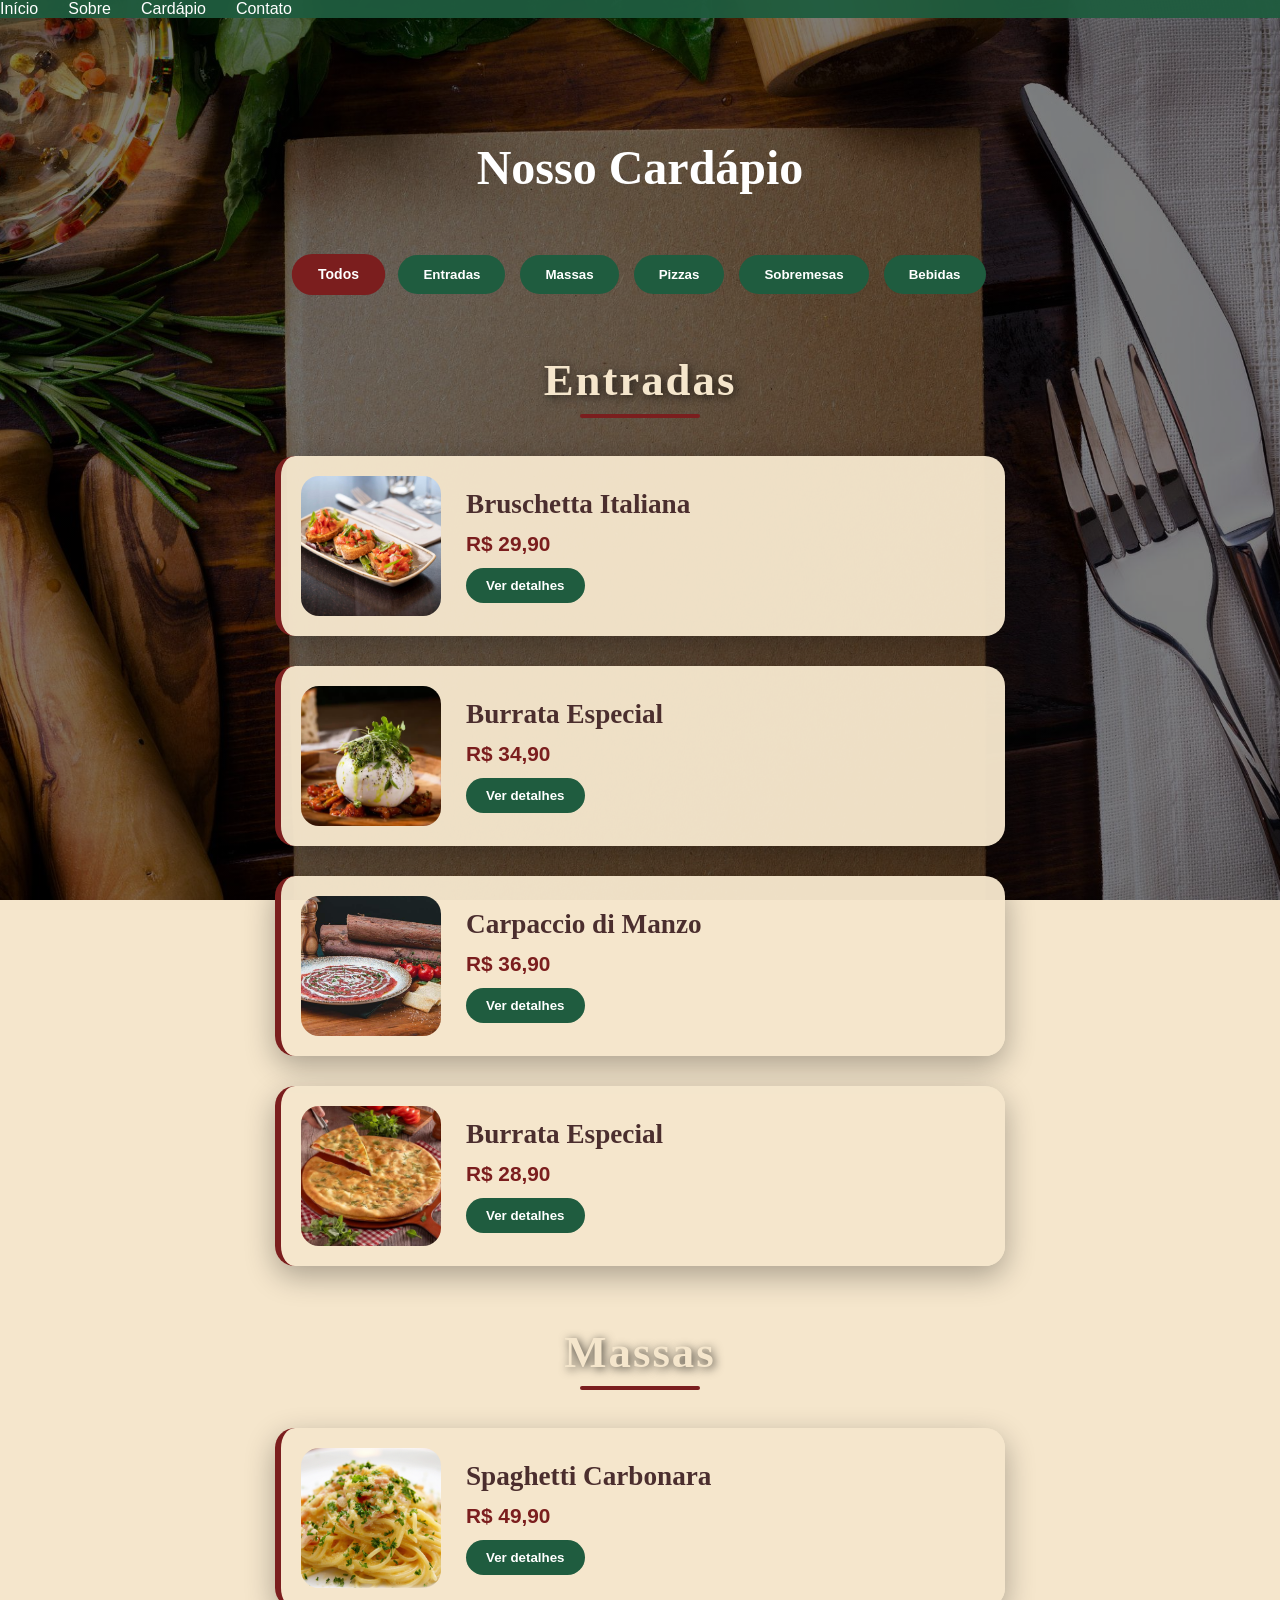
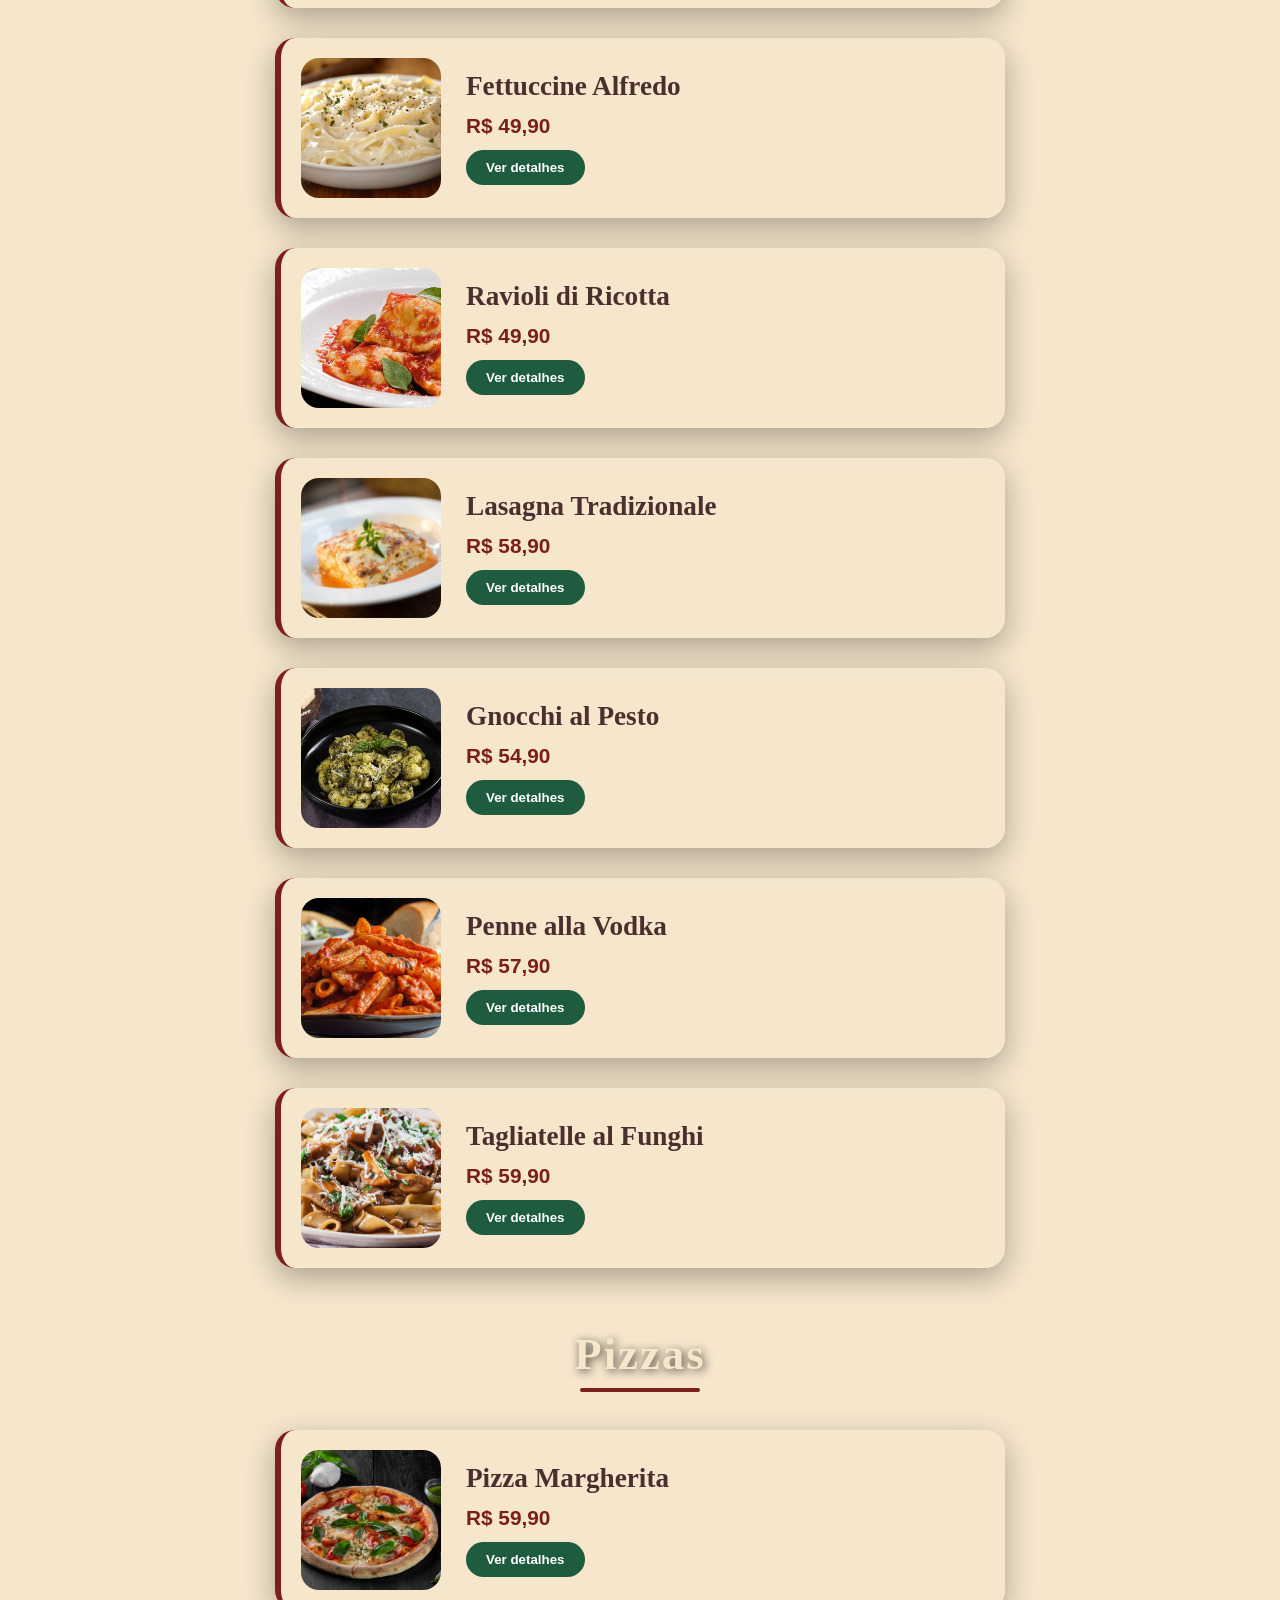
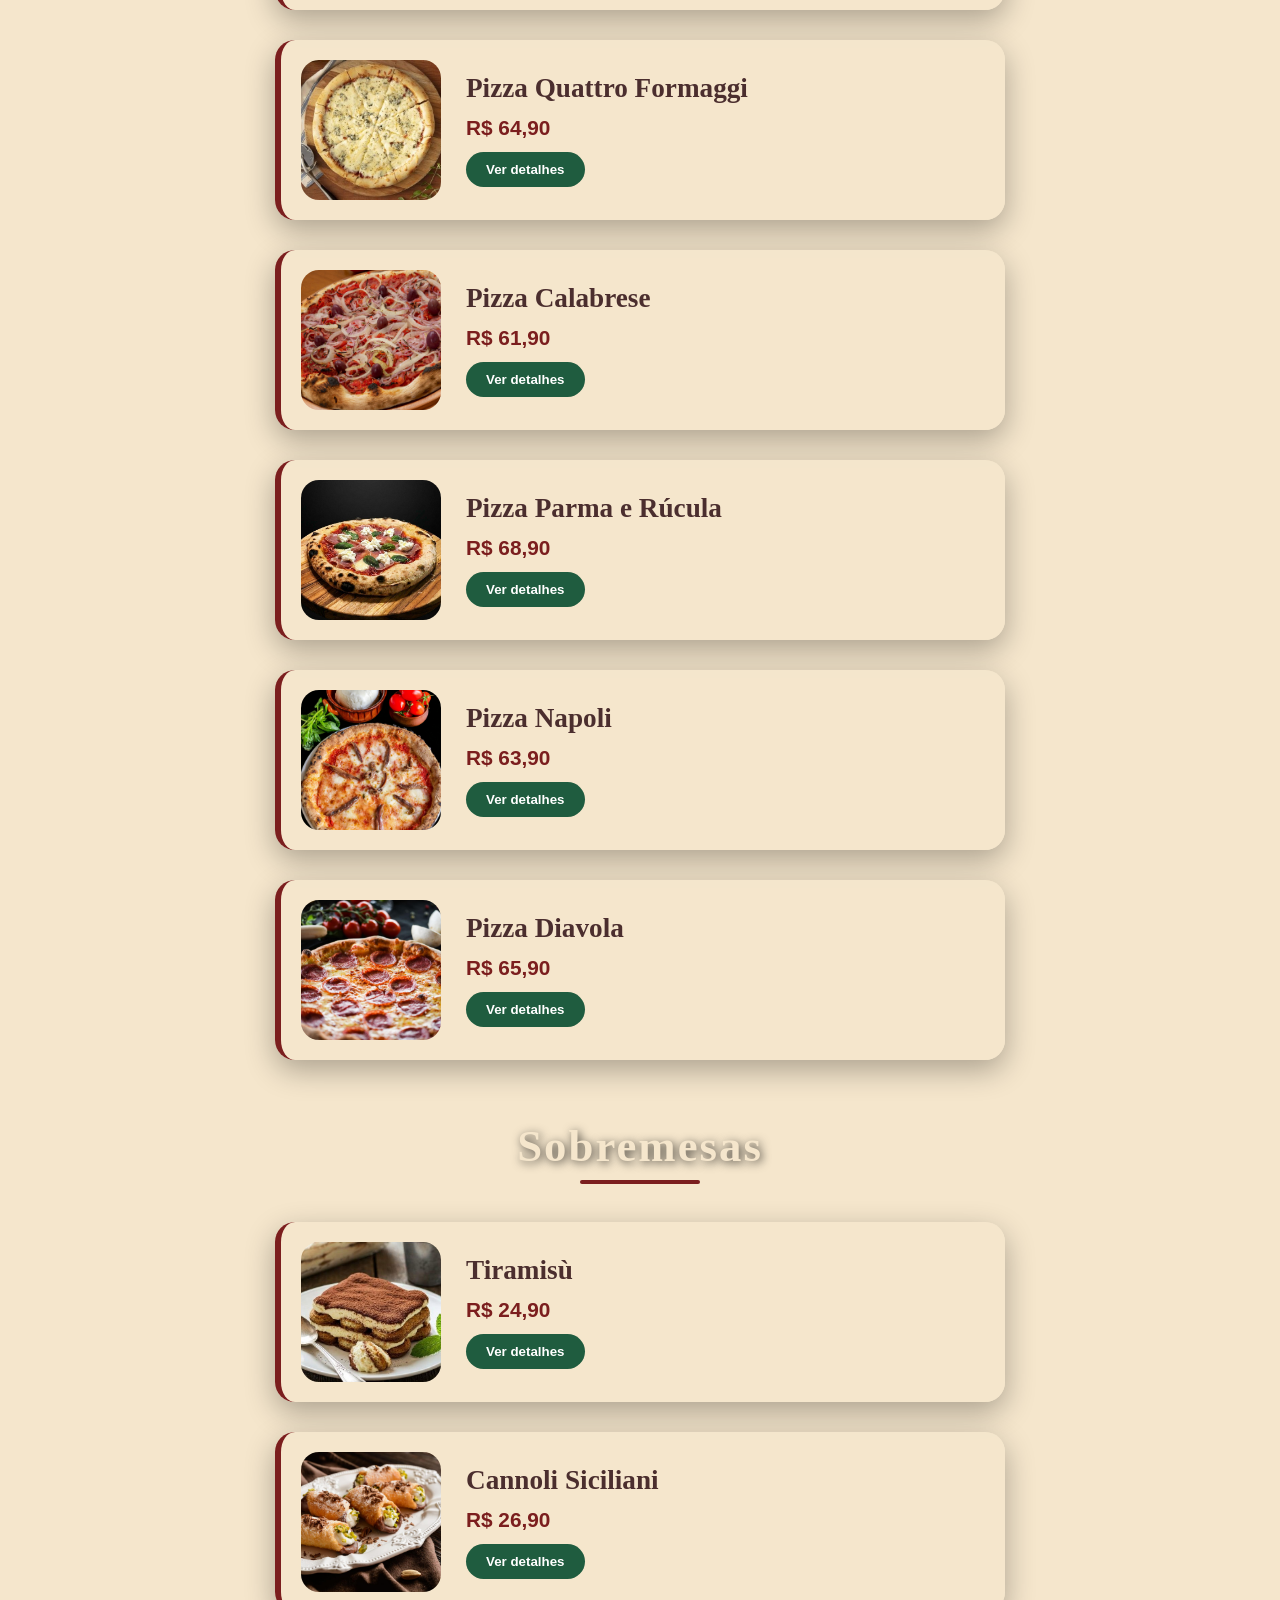
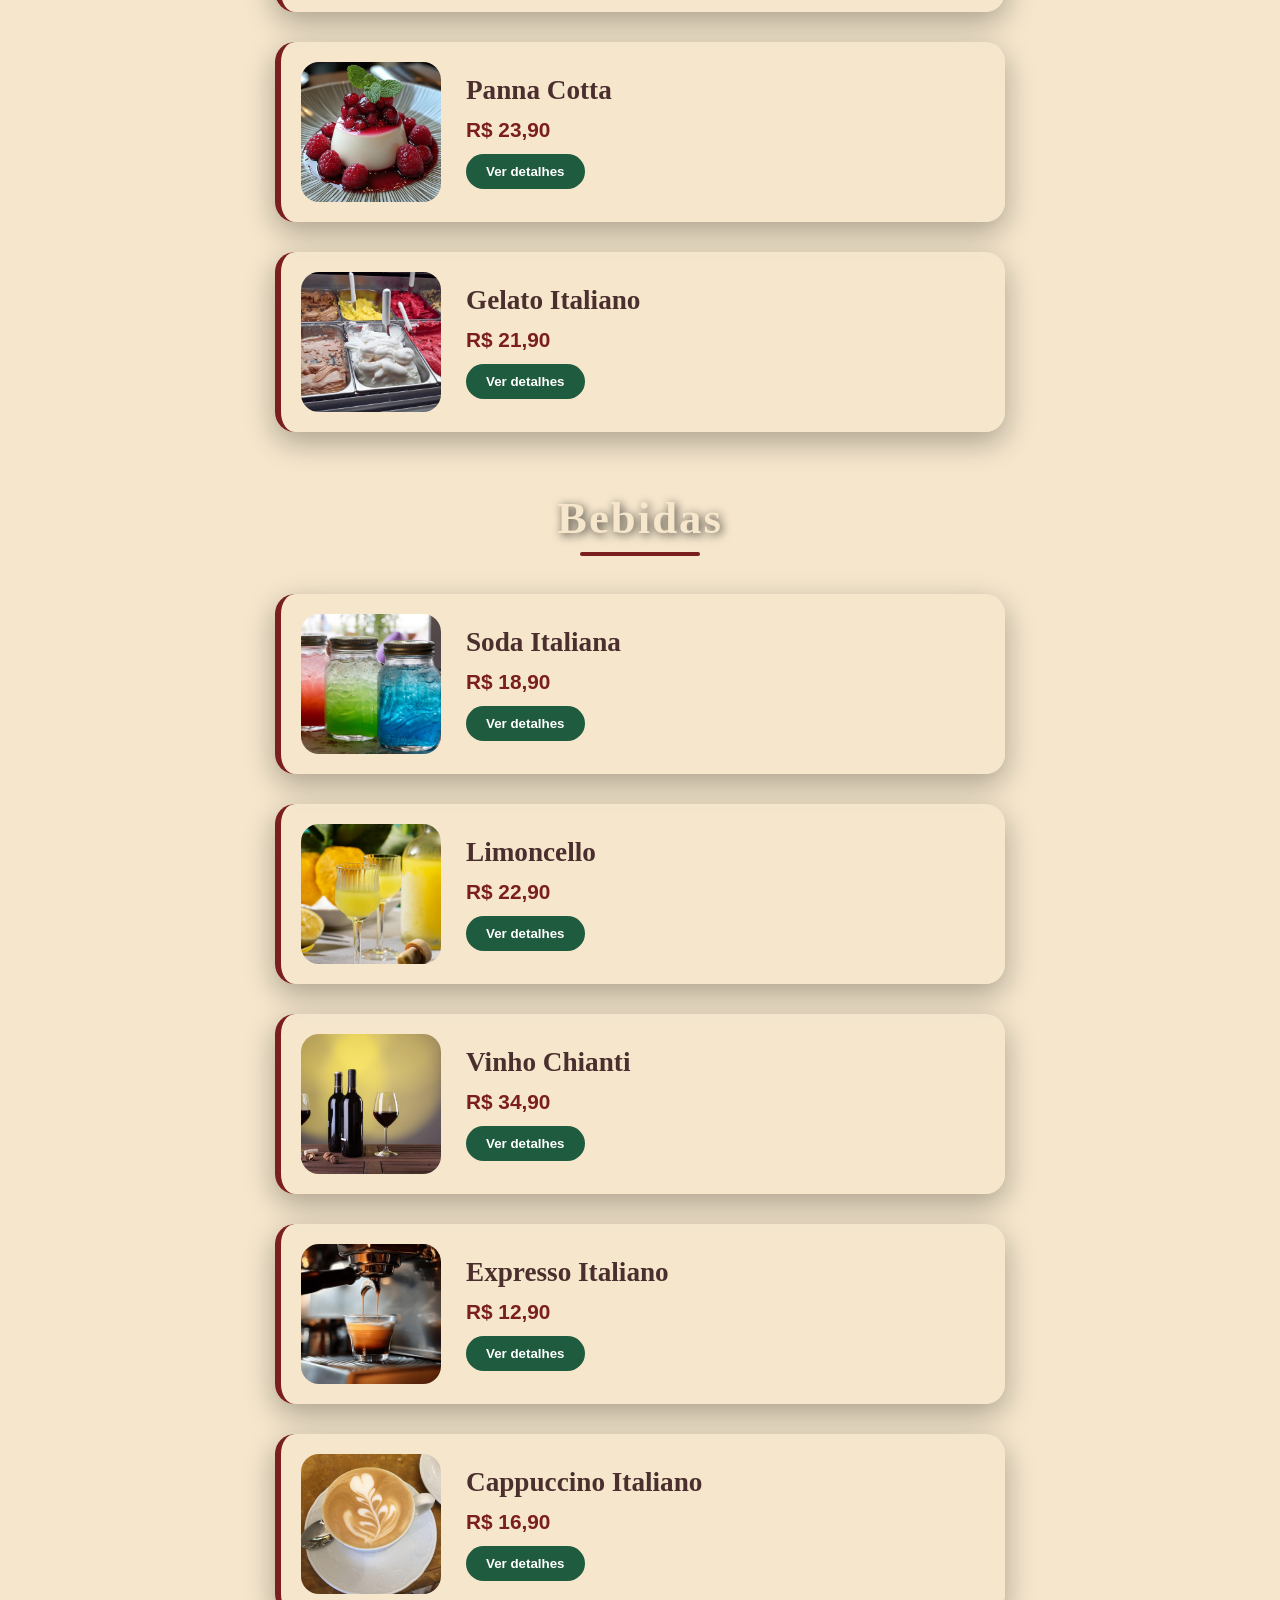
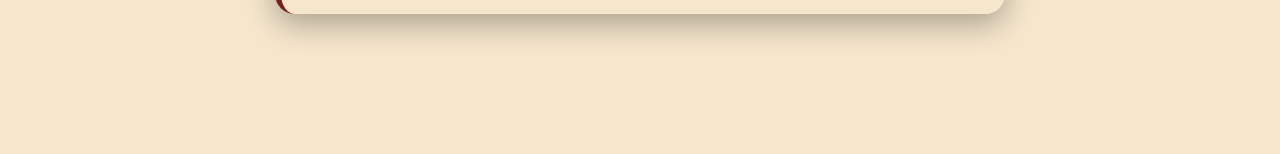
==== commit 3cfee623: "Finalizando projeto site Trattoria Belavita" ====
--- a/cardapio.html
+++ b/cardapio.html
@@ -13,17 +13,18 @@
     </div>
 
     <header>
-        <nav class="navbar">
-            <div class="logo">
-                <h1>Trattoria Bellavita</h1>
-            </div>
-
-            <ul class="nav-links">
-                <li><a href="index.html">Início</a></li>
-                <li><a href="sobre.html">Sobre</a></li>
-                <li><a href="cardapio.html">Cardápio</a></li>
-                <li><a href="contato.html">Contato</a></li>
-            </ul>
+        <div class="menu-toggle" id="menu-toggle">
+            <span></span>
+            <span></span>
+            <span></span>
+        </div>
+        
+        <ul class="nav-links" id="nav-links">
+            <li><a href="index.html">Início</a></li>
+            <li><a href="sobre.html">Sobre</a></li>
+            <li><a href="cardapio.html">Cardápio</a></li>
+            <li><a href="contato.html">Contato</a></li>
+        </ul>
         </nav>
     </header>
 
@@ -601,6 +602,6 @@
         </section>
     </main>
 
-    <script src="js/script.js"></script>
+    <script src="./js/script.js"></script>
 </body>
 </html>
--- a/css/style.css
+++ b/css/style.css
@@ -18,6 +18,7 @@
     --cinza: #333333;
 }
 
+html,
 body {
     font-family: 'Poppins', sans-serif;
     background-color: var(--creme);
@@ -848,32 +849,38 @@
     .menu-toggle {
         display: flex;
     }
-
+    
     .nav-links {
         position: fixed;
-
+    
         top: 0;
         right: -100%;
-
+    
         width: 280px;
         height: 100vh;
-
+    
         background-color: rgba(17, 17, 17, 0.97);
-
+    
         display: flex;
         flex-direction: column;
         justify-content: center;
         align-items: center;
-
+    
         gap: 40px;
-
+    
+        list-style: none;
+    
         transition: 0.4s ease;
-
+    
         z-index: 999;
     }
-
+    
     .nav-links.ativo {
         right: 0;
+    }
+
+    .nav-links a{
+        font-size: 1.2rem;
     }
 
     /* SOBRE */
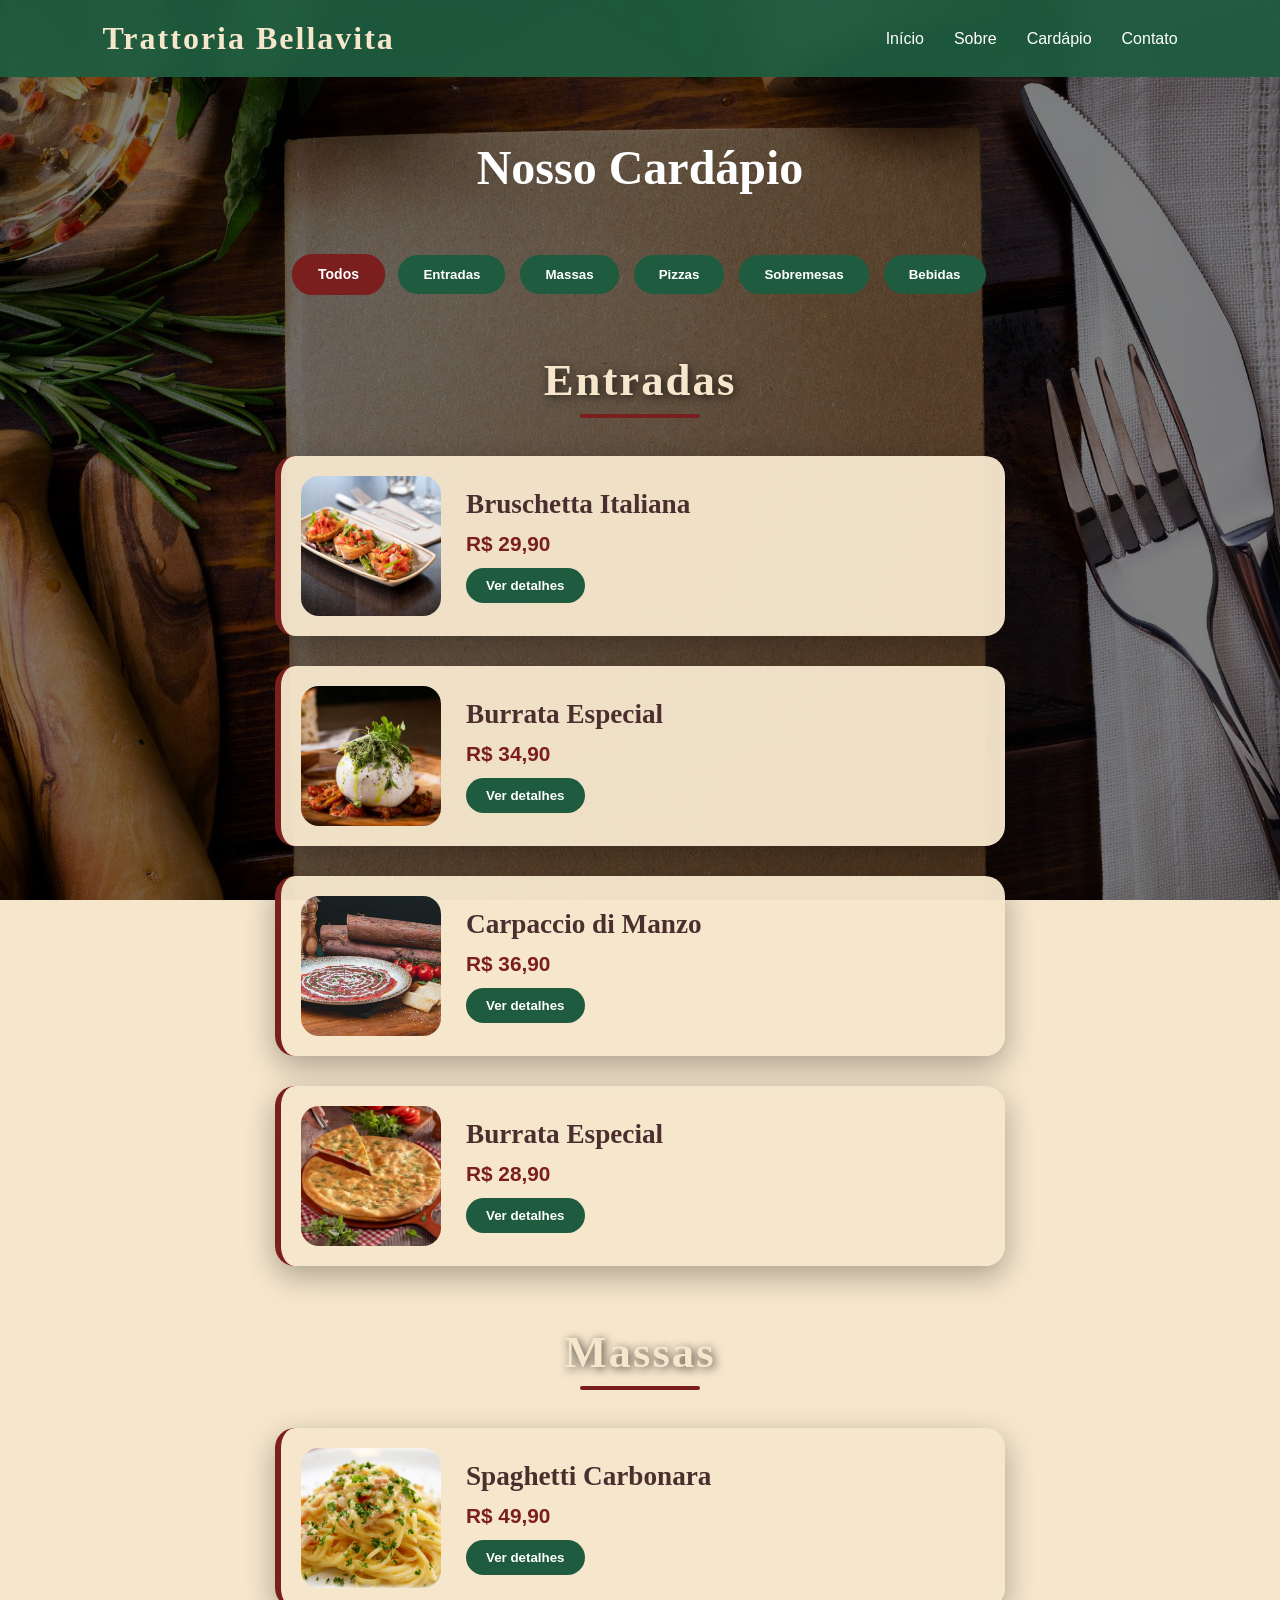
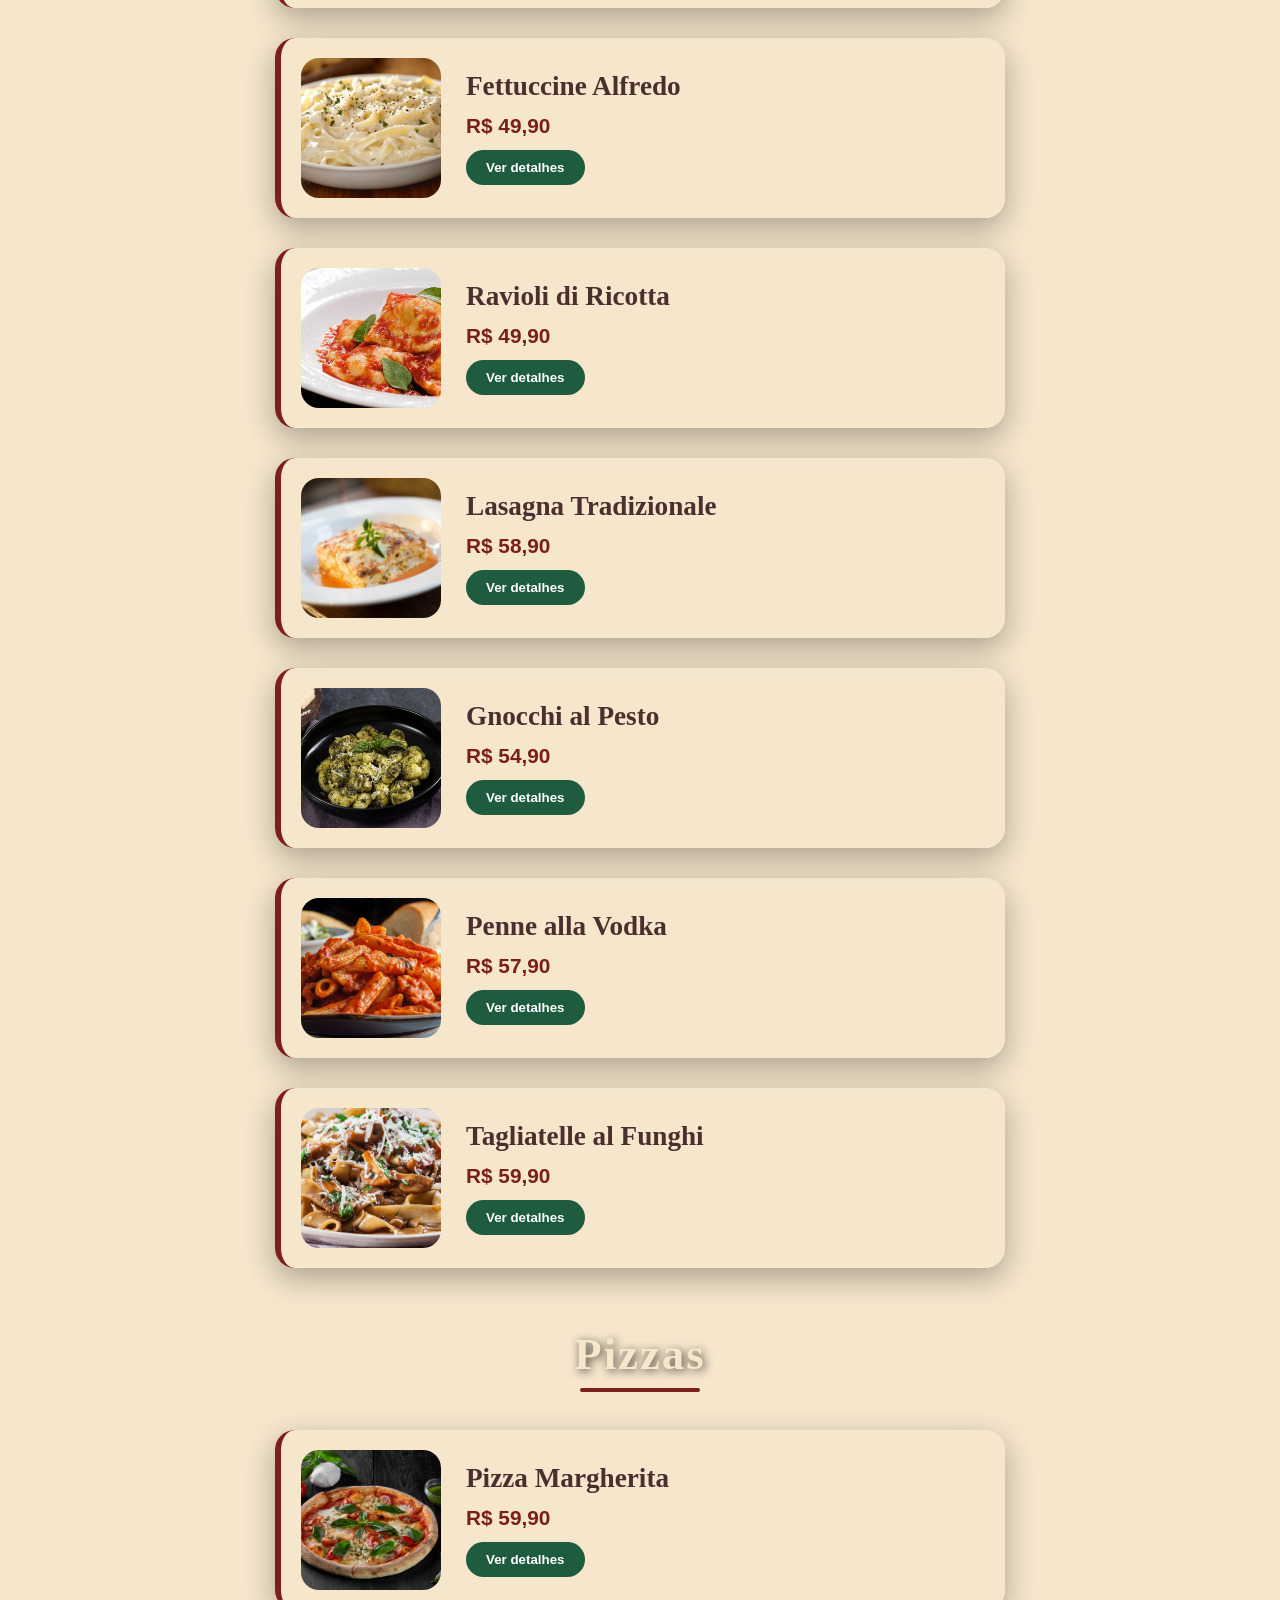
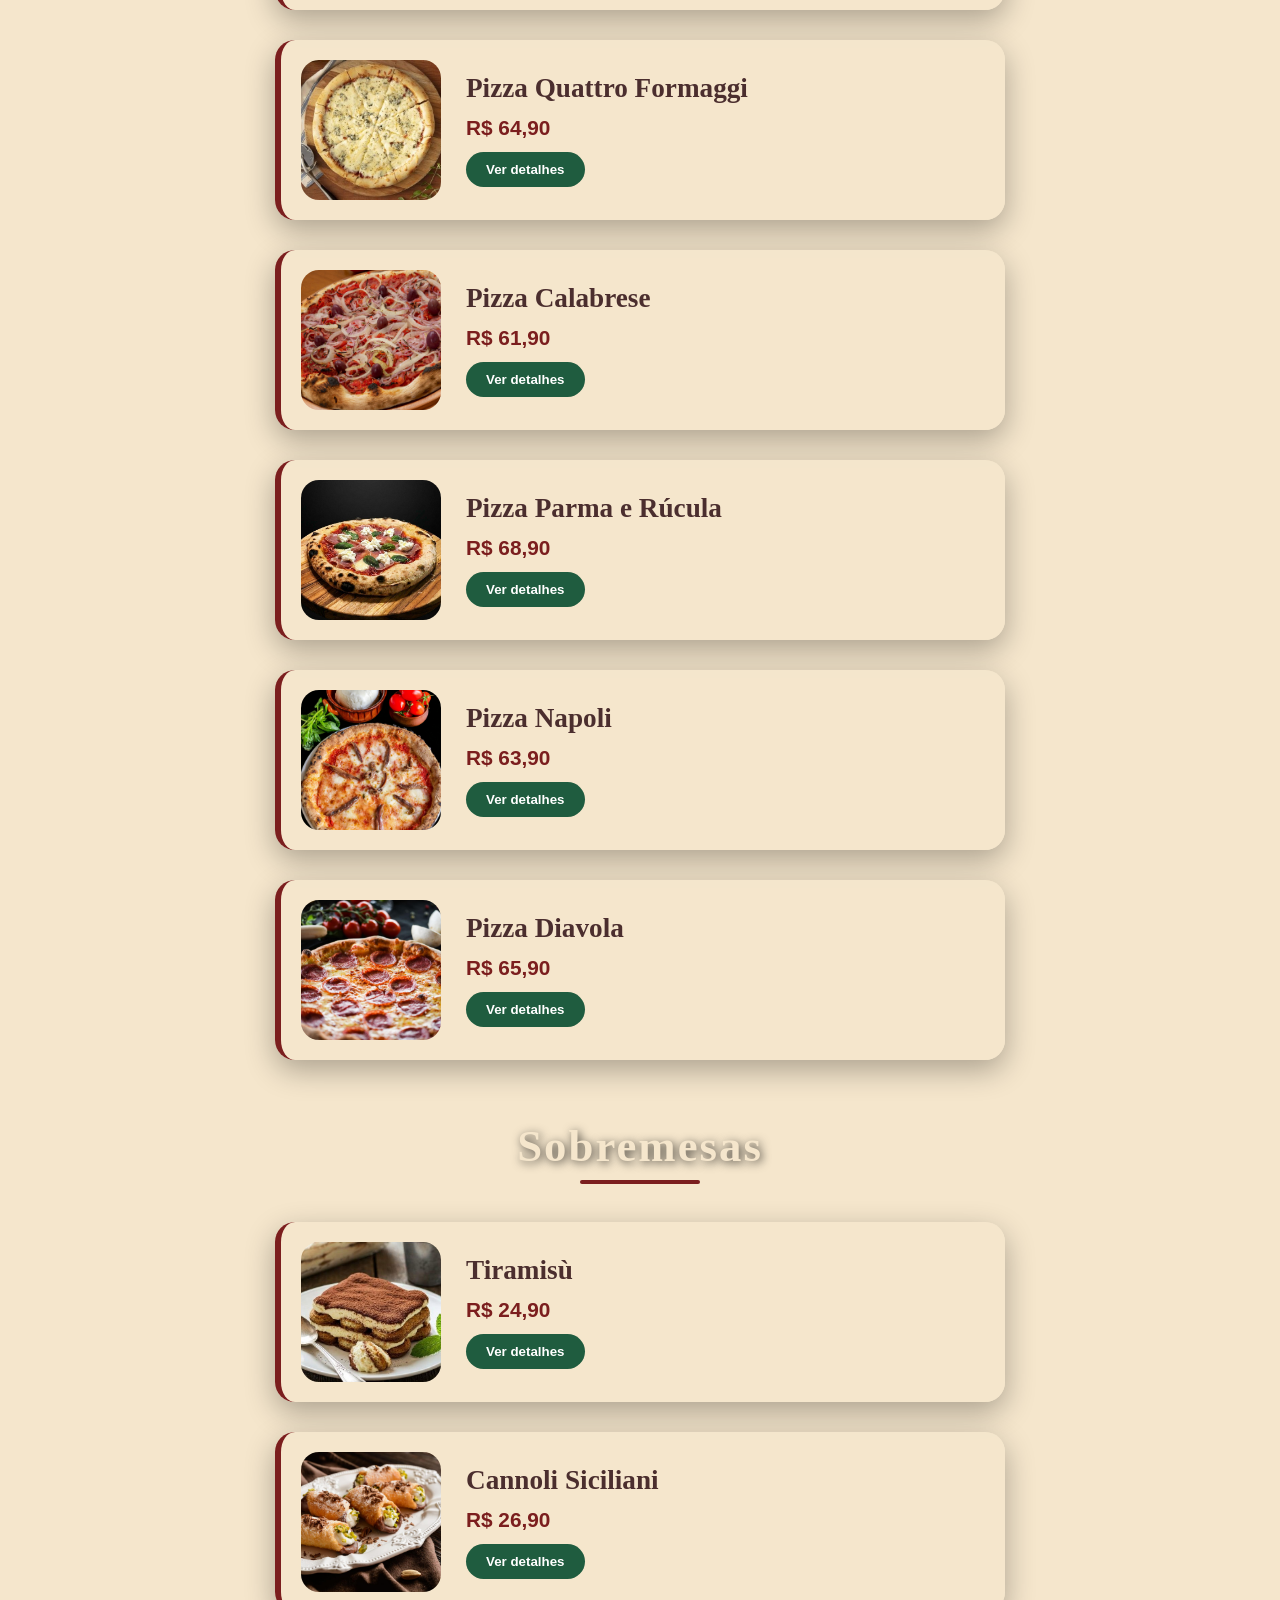
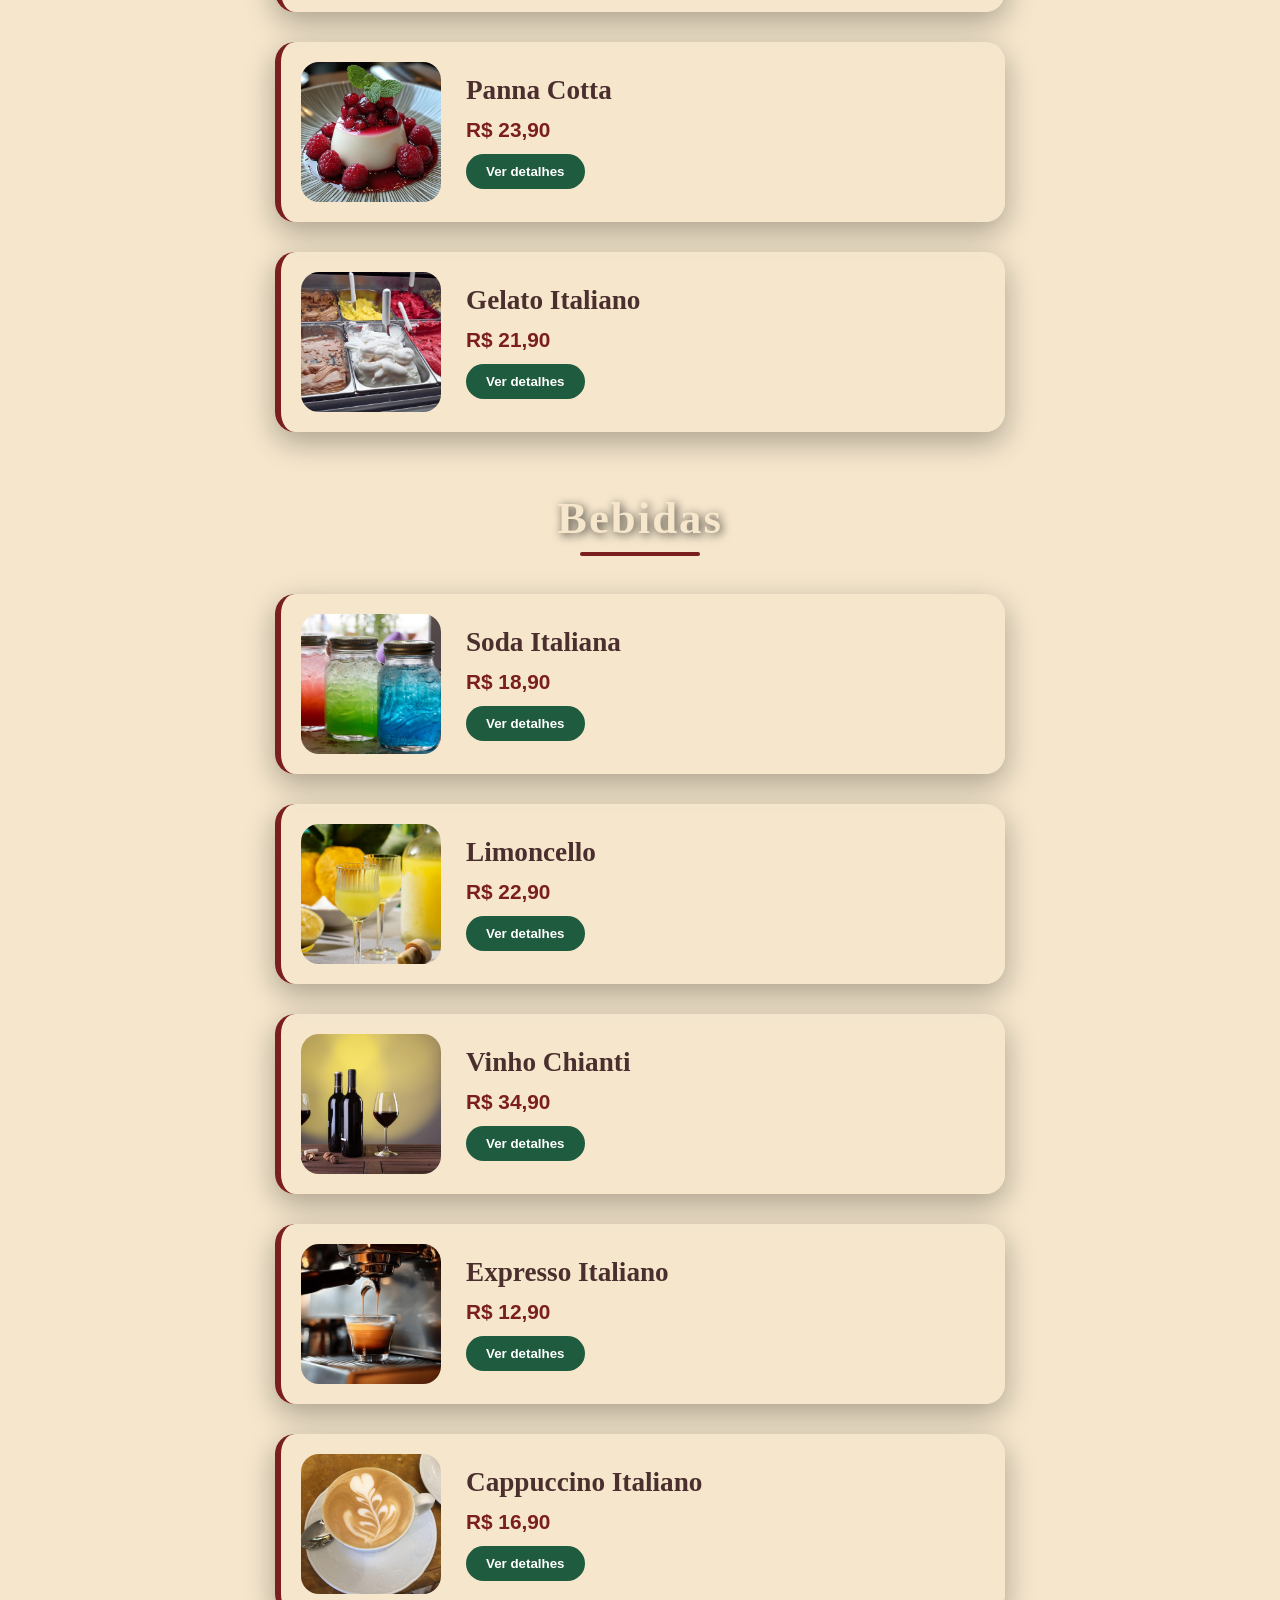
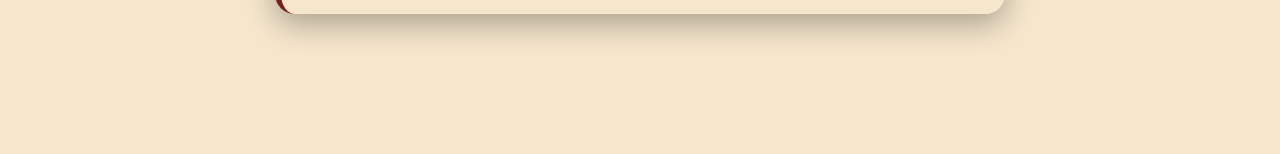
==== commit 2408ea9f: "Consertando menu mobile" ====
--- a/cardapio.html
+++ b/cardapio.html
@@ -13,18 +13,23 @@
     </div>
 
     <header>
-        <div class="menu-toggle" id="menu-toggle">
-            <span></span>
-            <span></span>
-            <span></span>
-        </div>
+        <nav class="navbar">
+            <div class="logo">
+                <h1>Trattoria Bellavita</h1>
+            </div>
         
-        <ul class="nav-links" id="nav-links">
-            <li><a href="index.html">Início</a></li>
-            <li><a href="sobre.html">Sobre</a></li>
-            <li><a href="cardapio.html">Cardápio</a></li>
-            <li><a href="contato.html">Contato</a></li>
-        </ul>
+            <div class="menu-toggle" id="menu-toggle">
+                <span></span>
+                <span></span>
+                <span></span>
+            </div>
+        
+            <ul class="nav-links" id="nav-links">
+                <li><a href="index.html">Início</a></li>
+                <li><a href="sobre.html">Sobre</a></li>
+                <li><a href="cardapio.html">Cardápio</a></li>
+                <li><a href="contato.html">Contato</a></li>
+            </ul>
         </nav>
     </header>
 
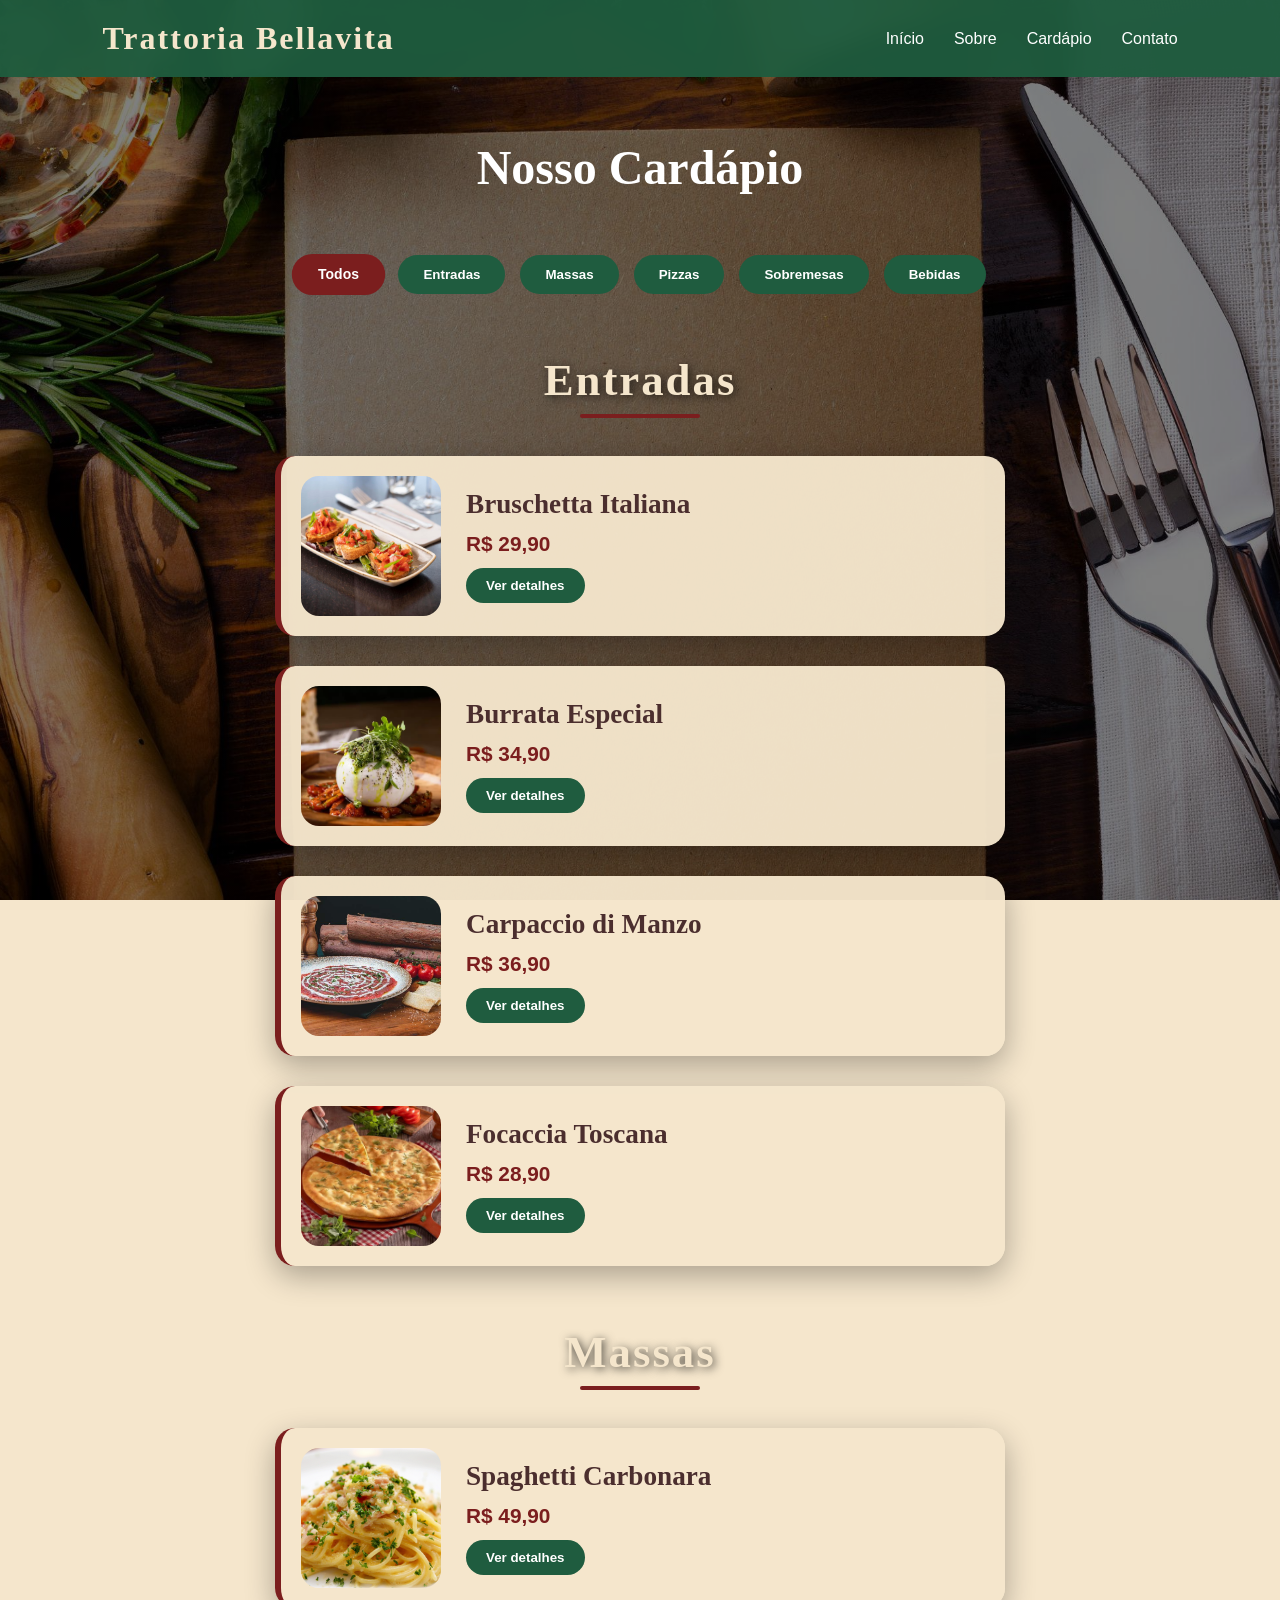
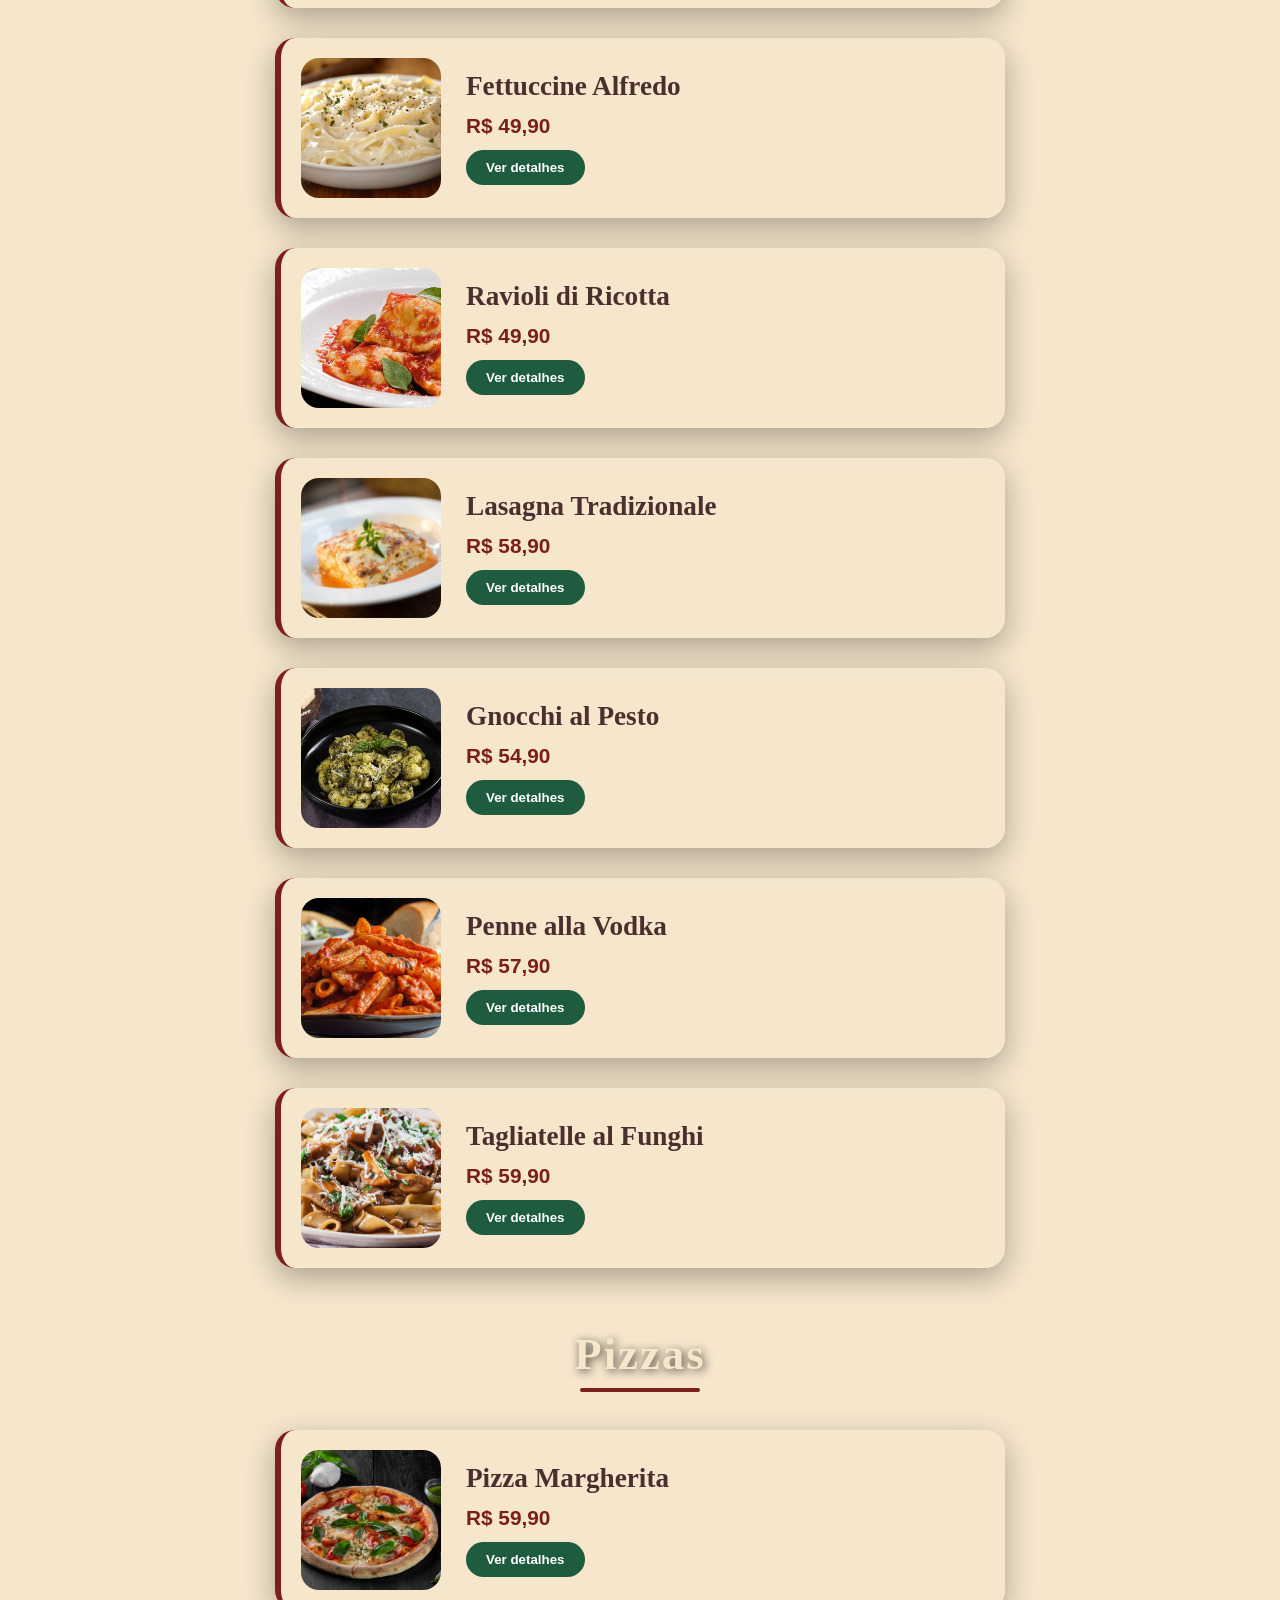
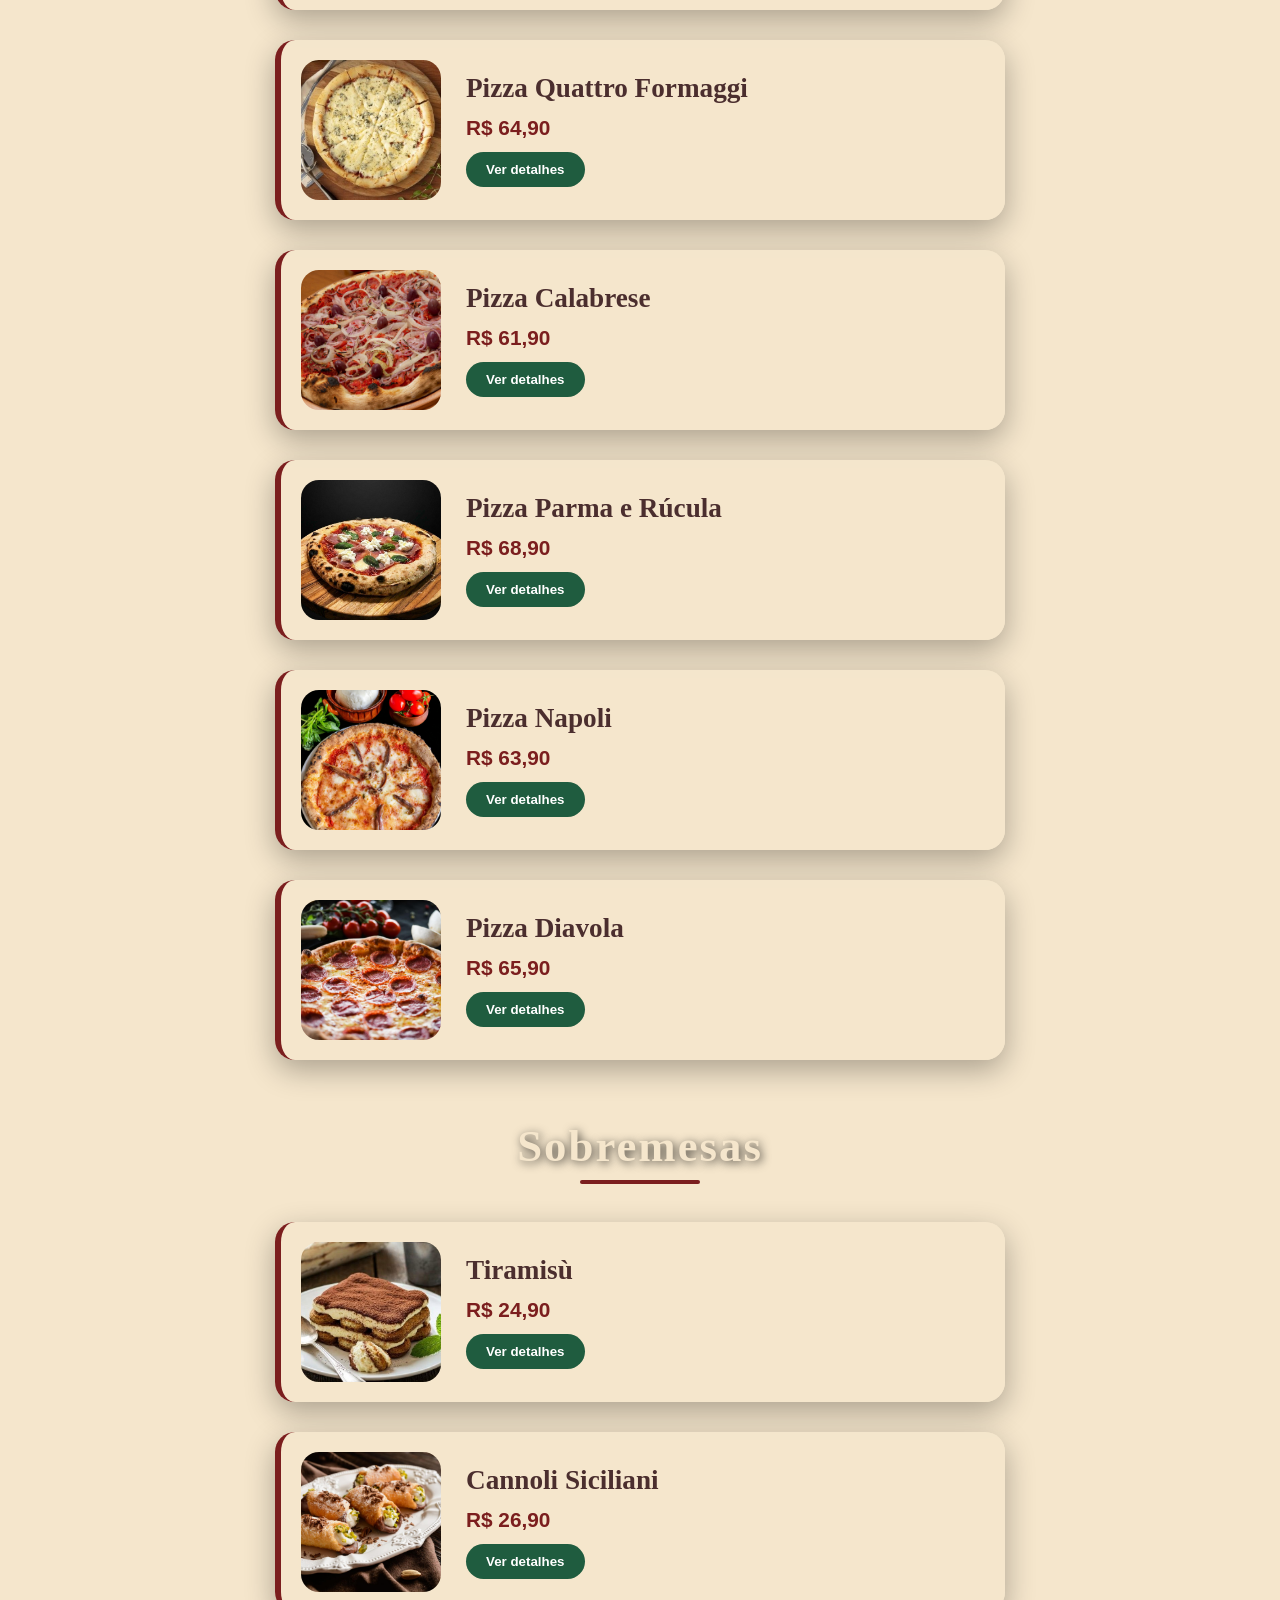
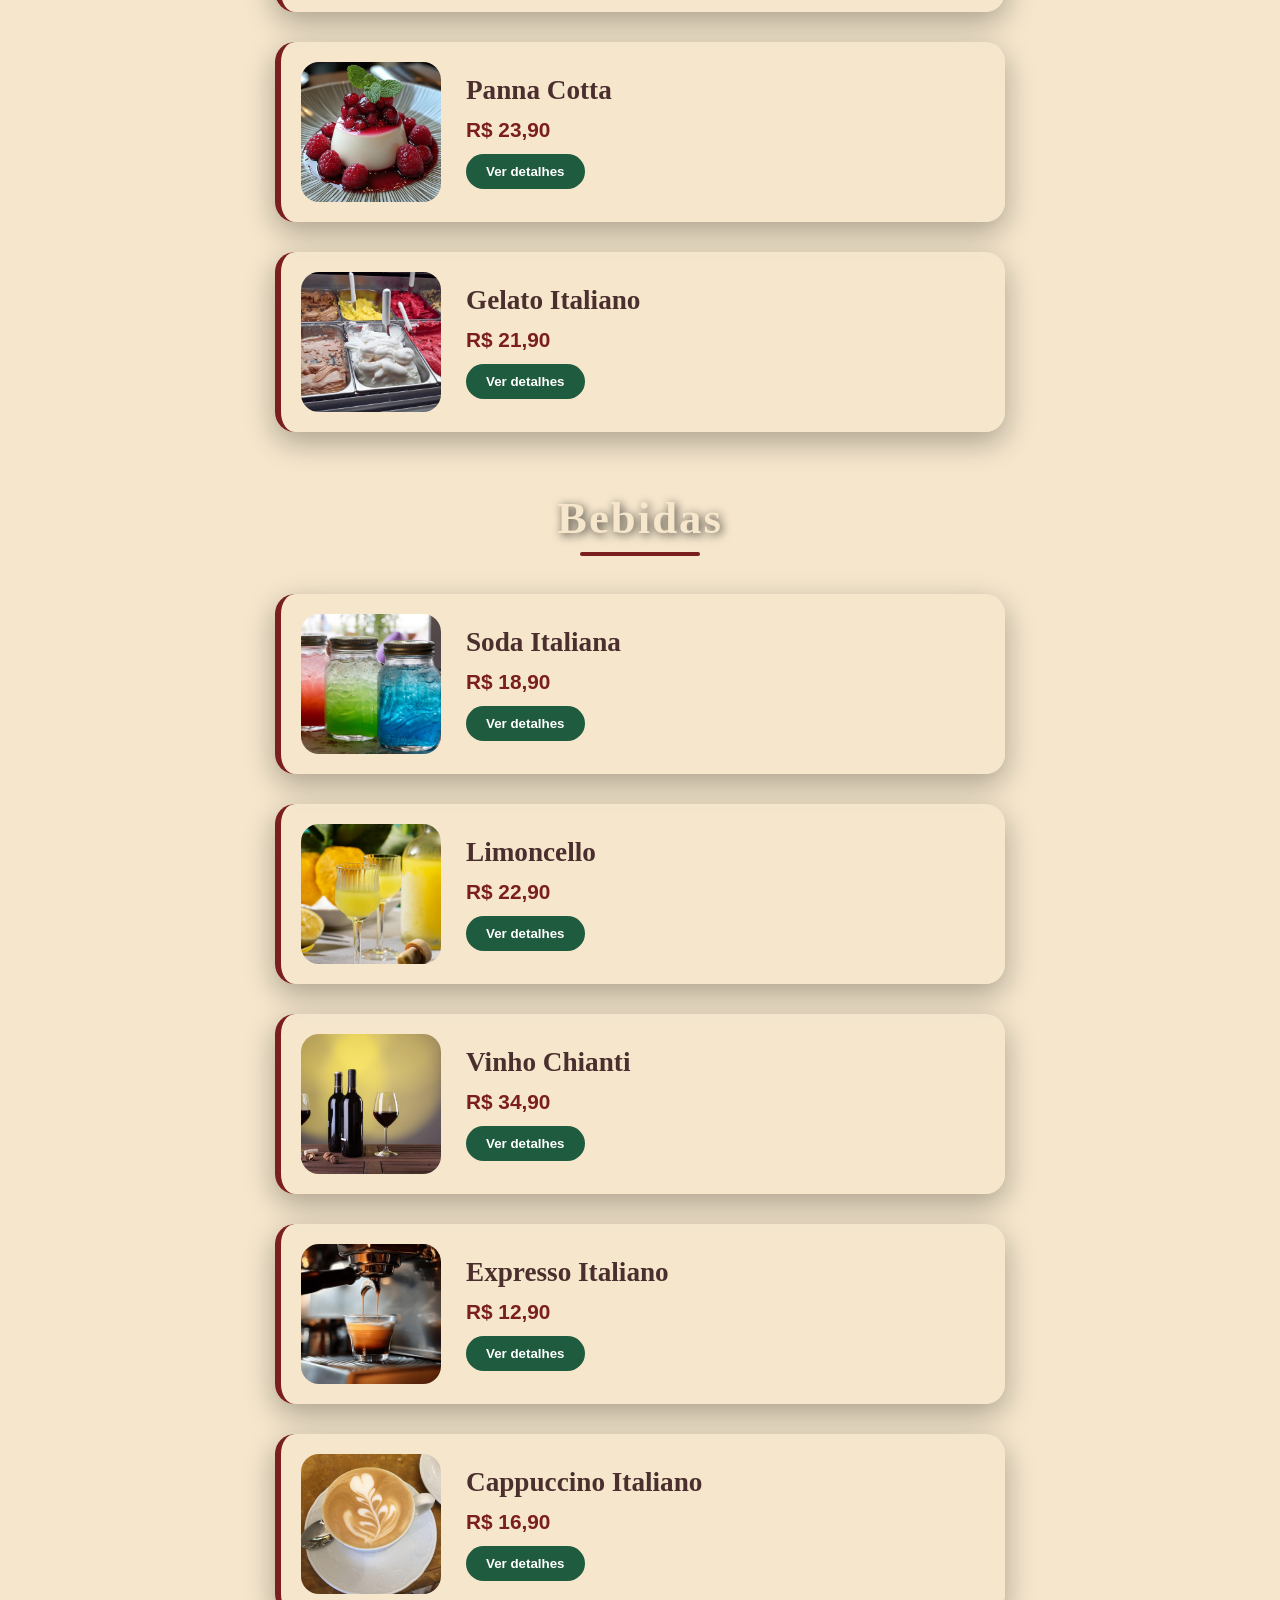
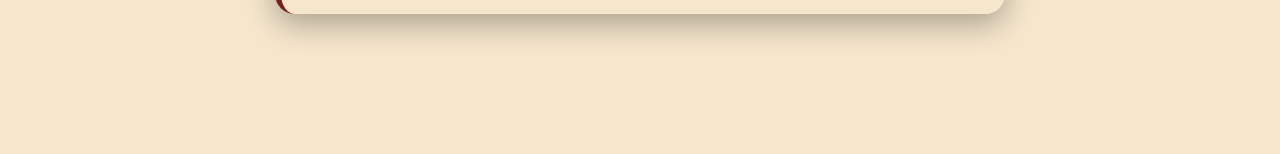
==== commit 4fa87e6d: "Ajeitando texto escrito" ====
--- a/cardapio.html
+++ b/cardapio.html
@@ -43,15 +43,10 @@
 
                 <div class="filtros-cardapio">
                     <button class="filtro-btn ativo" data-filter="all">Todos</button>
-                
                     <button class="filtro-btn" data-filter="entradas">Entradas</button>
-                
                     <button class="filtro-btn" data-filter="massas">Massas</button>
-                
                     <button class="filtro-btn" data-filter="pizzas">Pizzas</button>
-                
                     <button class="filtro-btn" data-filter="sobremesas">Sobremesas</button>
-                
                     <button class="filtro-btn" data-filter="bebidas">Bebidas</button>
                 </div>
 
@@ -123,7 +118,7 @@
                         <div class="item-topo">
                             <img src="./img/focaccia.jpg" alt="Focaccia Toscana">
                             <div class="item-info">
-                                <h4>Burrata Especial</h4>
+                                <h4>Focaccia Toscana</h4>
                                 <span>R$ 28,90</span>
                                 <button class="btn-detalhes">
                                     Ver detalhes
@@ -603,7 +598,7 @@
                         </div>
                     </div>
                 </div>
-
+            </div>
         </section>
     </main>
 
